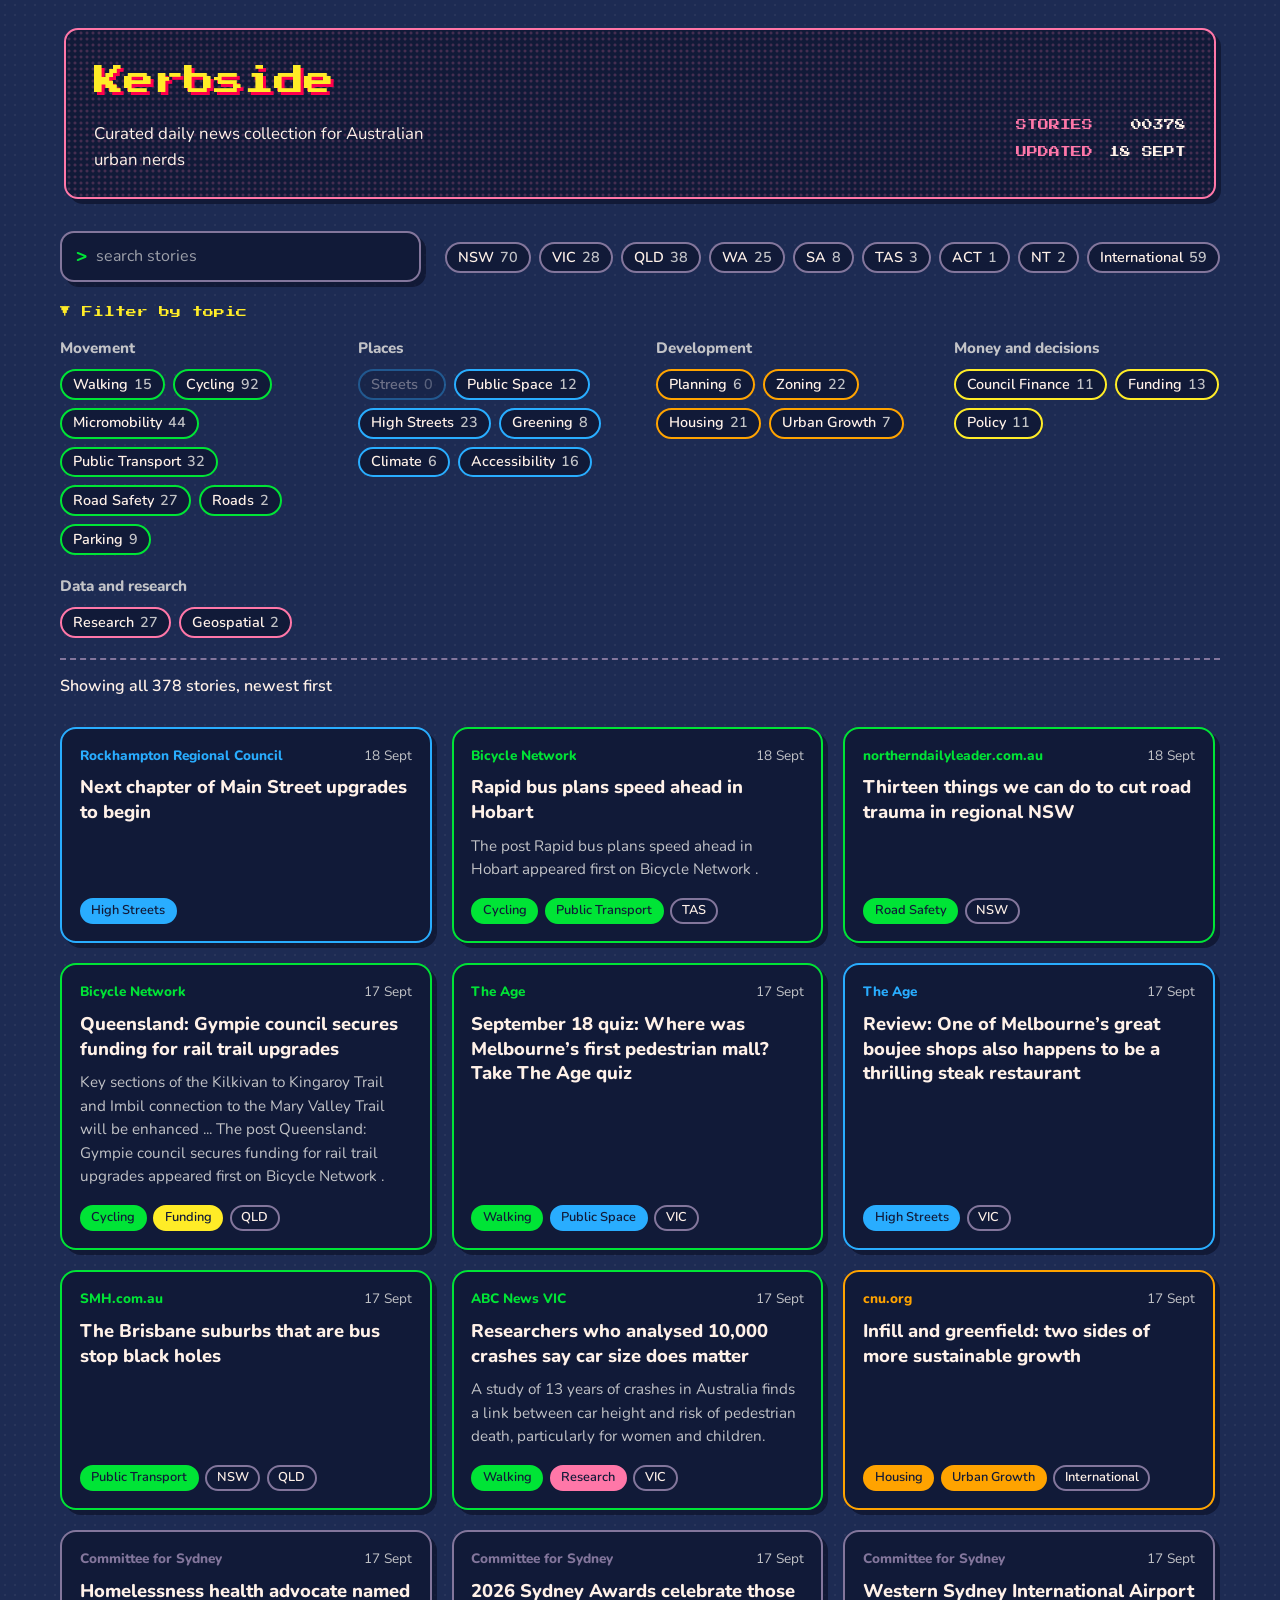
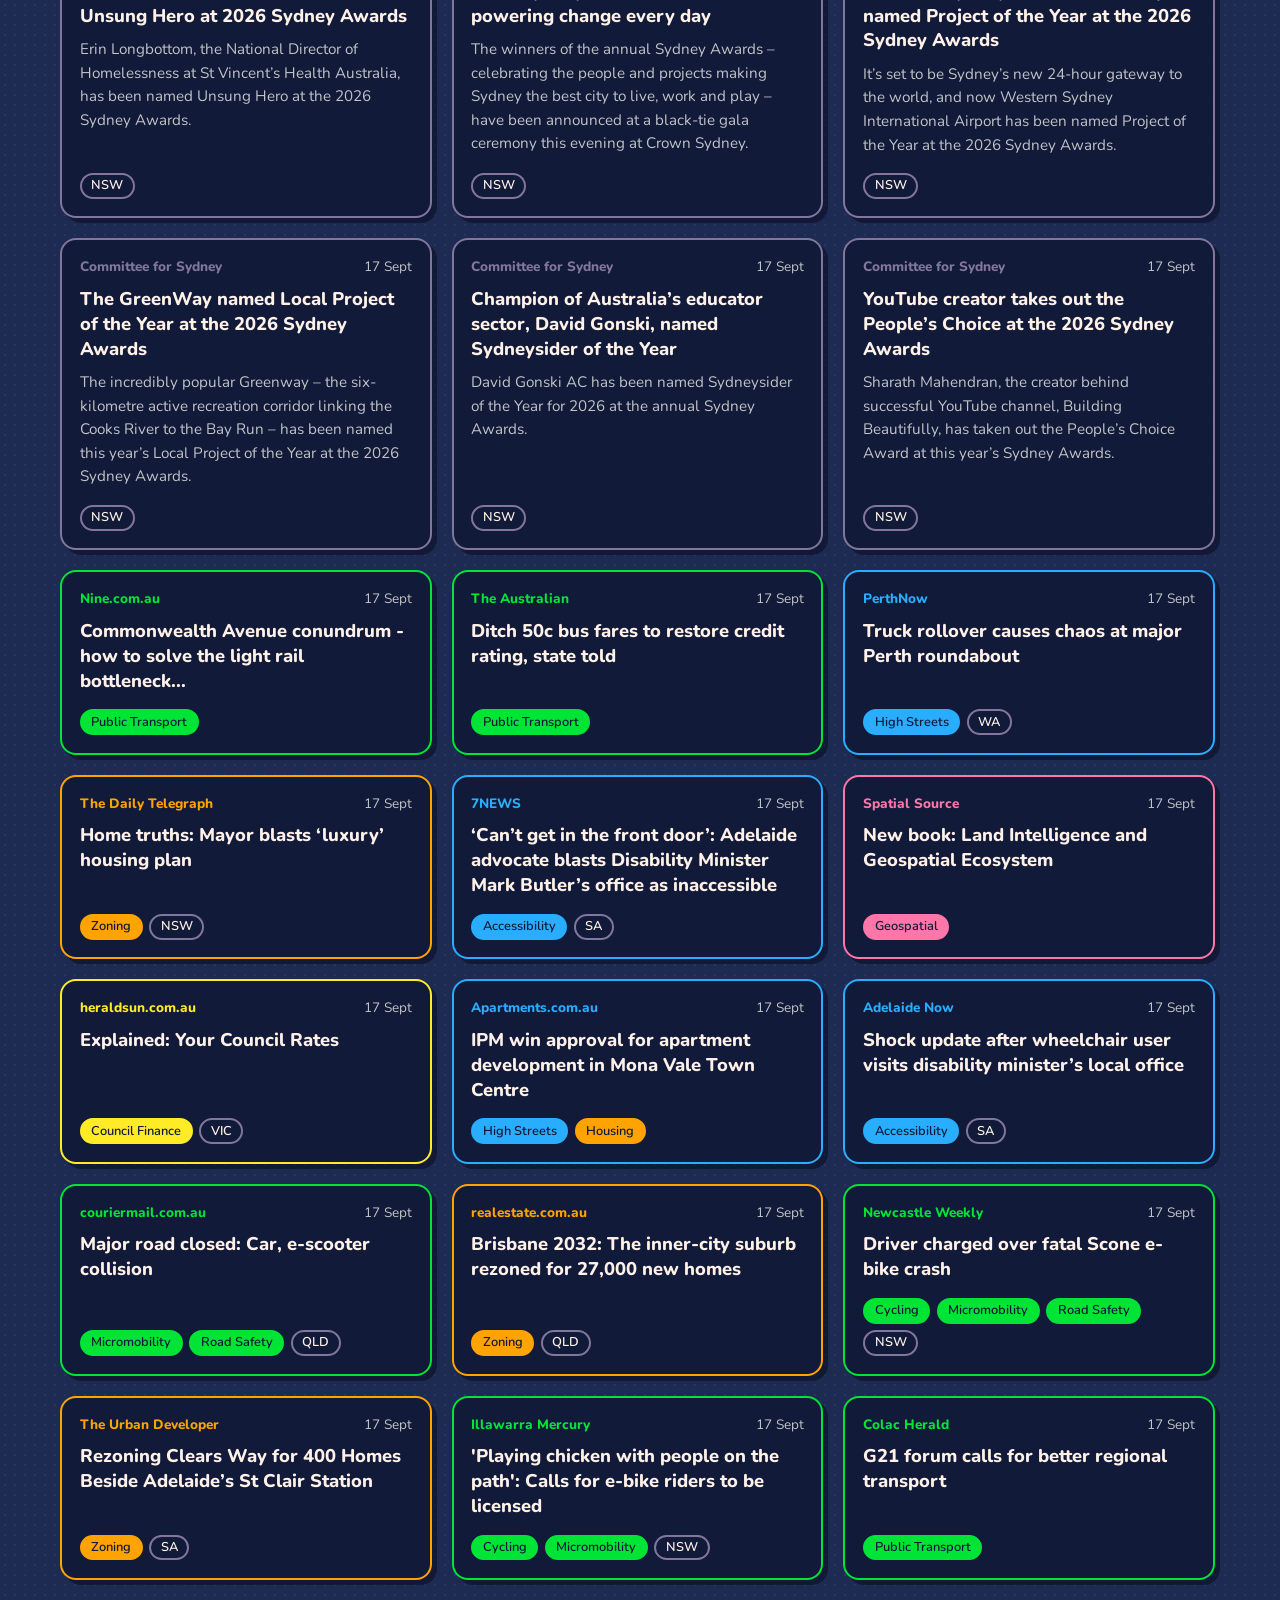
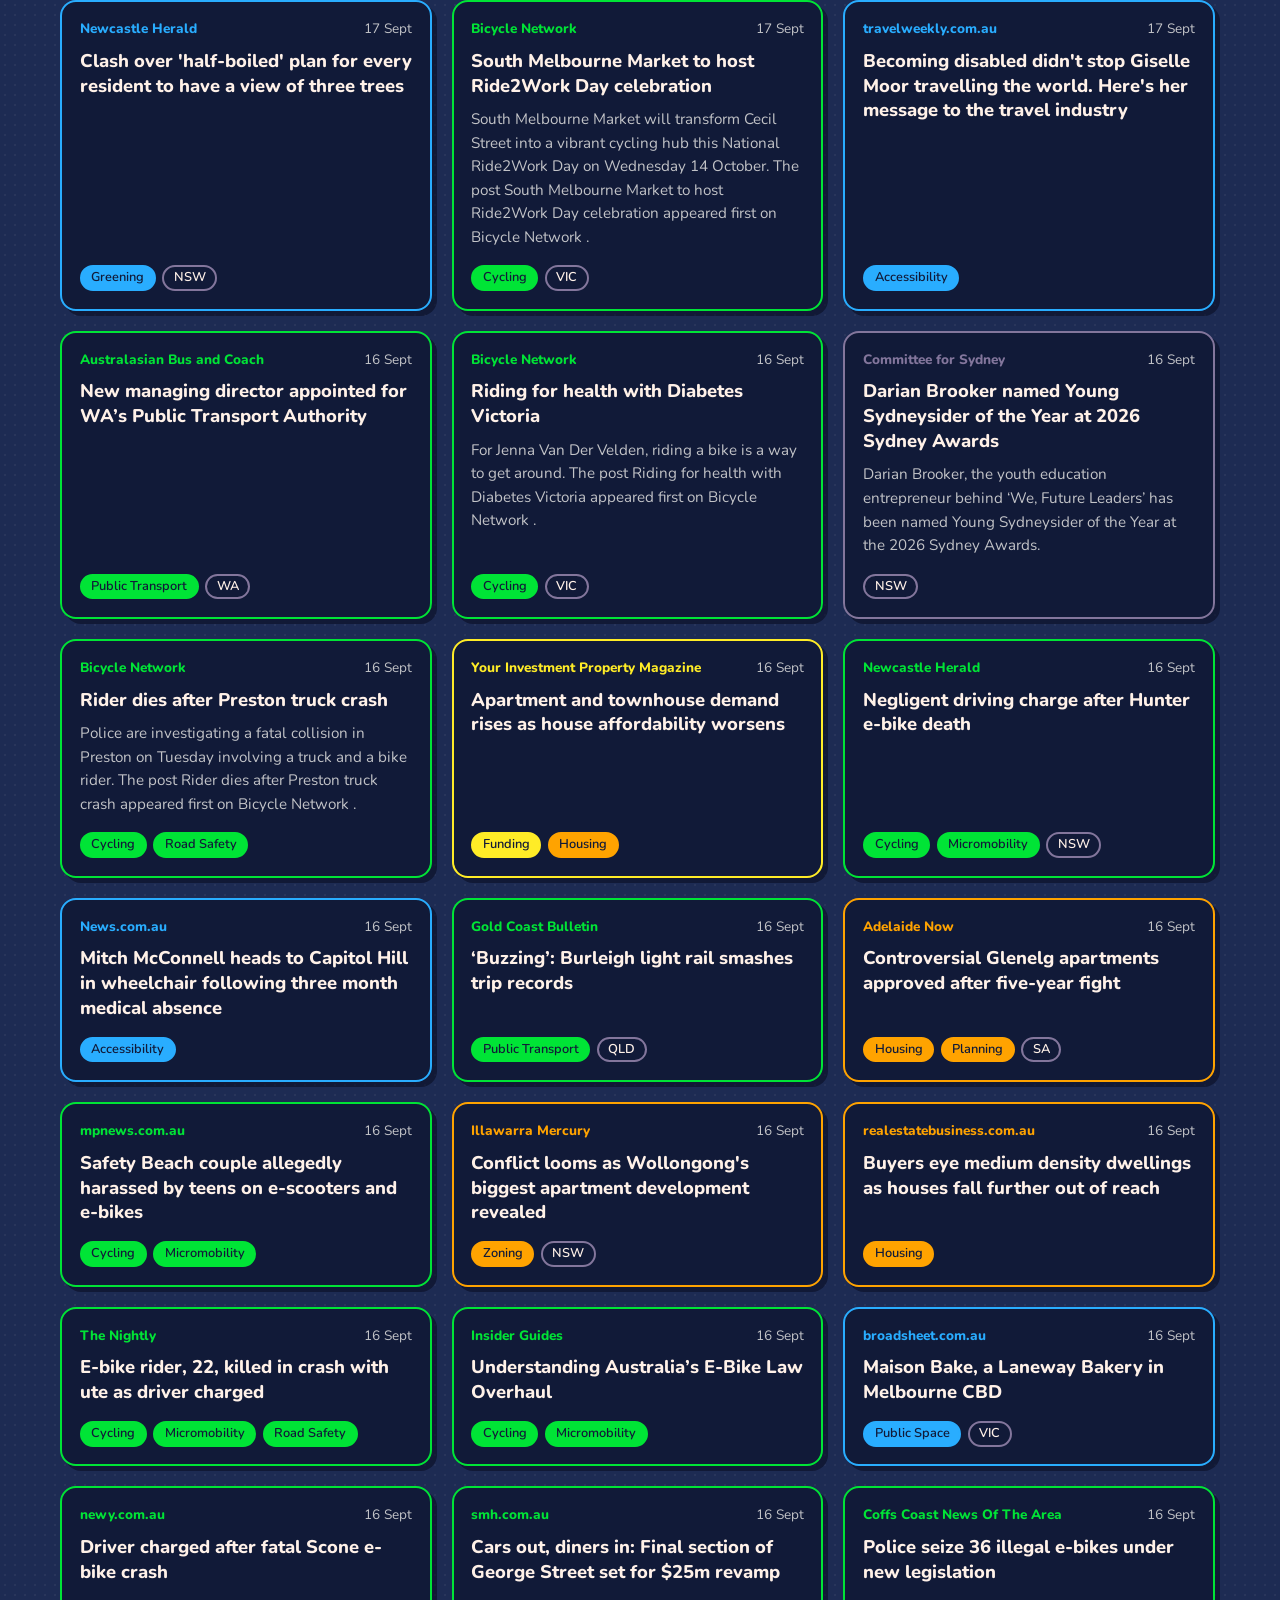
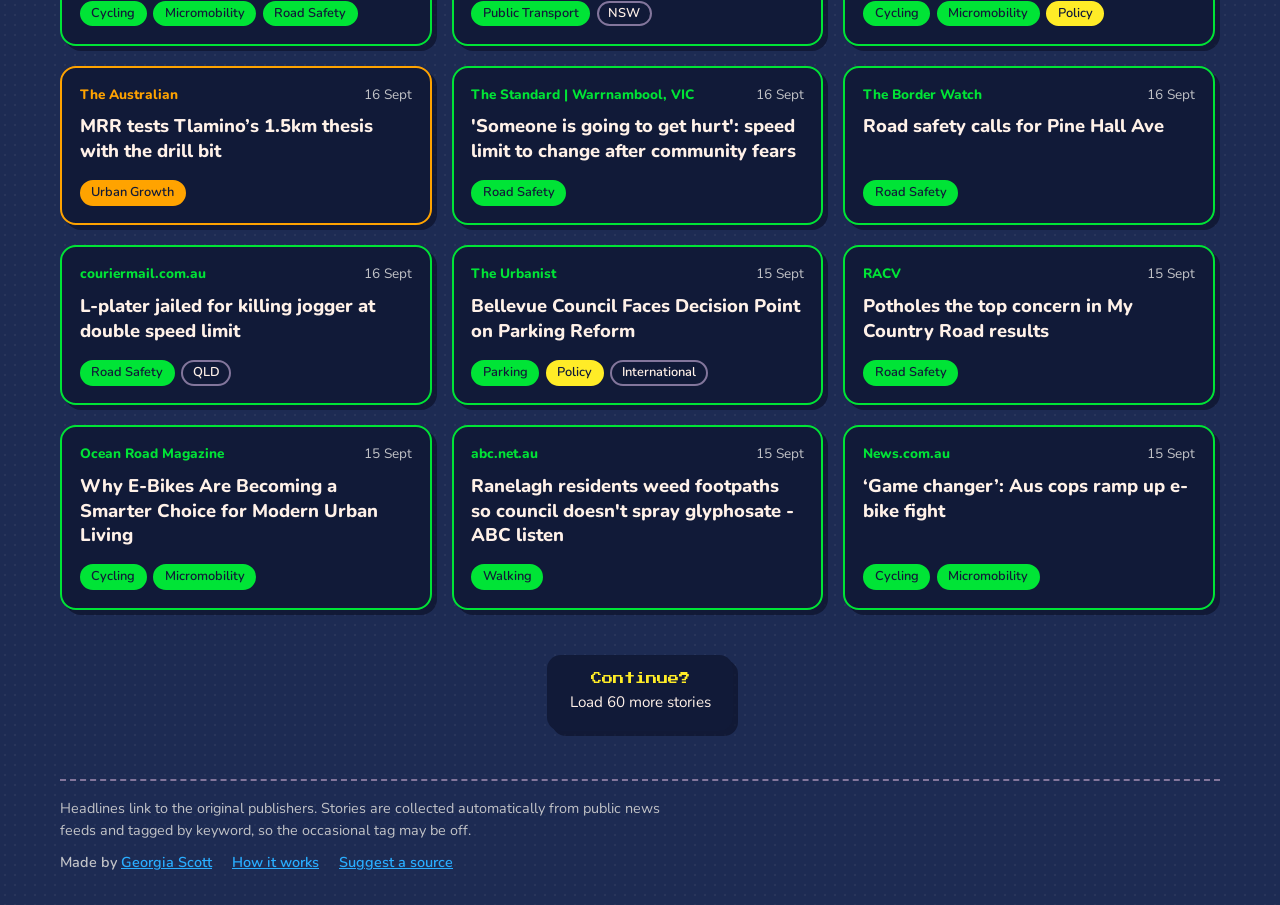
==== docs/index.html @ 1e53448d "Add Kerbside site, feeds and build script" ====
<!DOCTYPE html>
<html lang="en-AU">
  <head>
    <meta charset="utf-8" />
    <meta name="viewport" content="width=device-width, initial-scale=1" />
    <meta name="color-scheme" content="dark" />
    <title>Kerbside</title>
    <meta
      name="description"
      content="Curated daily news collection for Australian urban nerds."
    />
    <link
      rel="icon"
      href="data:image/svg+xml,<svg xmlns='http://www.w3.org/2000/svg' viewBox='0 0 8 8' shape-rendering='crispEdges'><rect width='8' height='8' fill='%231D2B53'/><rect x='1' y='1' width='6' height='1' fill='%23FFEC27'/><rect x='1' y='3' width='6' height='1' fill='%23FF77A8'/><rect x='1' y='5' width='4' height='1' fill='%2329ADFF'/></svg>"
    />
    <link rel="preconnect" href="https://fonts.googleapis.com" />
    <link rel="preconnect" href="https://fonts.gstatic.com" crossorigin />
    <link
      href="https://fonts.googleapis.com/css2?family=Press+Start+2P&family=Nunito:wght@400;600;800&display=swap"
      rel="stylesheet"
    />
    <style>
      :root {
        /* 8-bit console palette */
        --night: #1d2b53;
        --panel: #111a38;
        --ink: #fff1e8;
        --muted: #c2c3c7;
        --line: #83769c;
        --green: #00e436; /* Movement */
        --blue: #29adff; /* Places */
        --orange: #ffa300; /* Development */
        --yellow: #ffec27; /* Money and decisions */
        --pink: #ff77a8; /* Data and research */
        --red: #ff004d;

        --pixel: "Press Start 2P", "Courier New", monospace;
        --sans: "Nunito", ui-rounded, "Segoe UI", system-ui, sans-serif;
        --px: 4px;
      }

      * {
        box-sizing: border-box;
      }
      [hidden] {
        display: none !important;
      }

      html {
        background: var(--night);
      }
      body {
        margin: 0;
        color: var(--ink);
        font-family: var(--sans);
        font-size: 1rem;
        line-height: 1.55;
        background: radial-gradient(
              circle,
              rgba(255, 241, 232, 0.05) 1px,
              transparent 1.6px
            )
            0 0 / 10px 10px,
          var(--night);
      }

      .wrap {
        max-width: 1200px;
        margin: 0 auto;
        padding: 1.5rem 1.25rem 2rem;
      }

      /* Soft edges with a flat drop shadow */
      .pixel-box {
        --c: var(--line);
        border: 2px solid var(--c);
        border-radius: 14px;
        box-shadow: 5px 5px 0 0 rgba(8, 12, 32, 0.55);
      }

      :focus-visible {
        outline: 3px solid var(--yellow);
        outline-offset: 3px;
      }

      /* ---------- Header: arcade marquee ---------- */
      .marquee {
        --c: var(--pink);
        background: radial-gradient(
              circle,
              rgba(255, 119, 168, 0.22) 1.2px,
              transparent 1.8px
            )
            0 0 / 6px 6px,
          var(--panel);
        padding: 1.75rem 1.75rem 1.5rem;
        margin: var(--px) var(--px) 2rem;
        display: flex;
        flex-wrap: wrap;
        align-items: flex-end;
        justify-content: space-between;
        gap: 1.25rem 2rem;
      }
      .marquee h1 {
        margin: 0;
        font-family: var(--pixel);
        font-weight: 400;
        font-size: clamp(1.05rem, 2.6vw, 1.9rem);
        line-height: 1.55;
        color: var(--yellow);
        text-shadow: 3px 3px 0 var(--red);
        max-width: 18ch;
      }
      .marquee p {
        margin: 1rem 0 0;
        font-size: 1.05rem;
        color: var(--ink);
        max-width: 36ch;
      }
      .scoreboard {
        display: grid;
        grid-template-columns: auto auto;
        gap: 0.35rem 1rem;
        font-family: var(--pixel);
        font-size: 0.68rem;
        line-height: 1.9;
        align-items: baseline;
      }
      .scoreboard dt {
        color: var(--pink);
      }
      .scoreboard dd {
        margin: 0;
        color: var(--ink);
        text-align: right;
        font-variant-numeric: tabular-nums;
      }

      /* One glitch burst when the page loads (and on hover) */
      .glitch {
        position: relative;
      }
      .glitch::before,
      .glitch::after {
        content: attr(data-text);
        position: absolute;
        inset: 0;
        opacity: 0;
        pointer-events: none;
        text-shadow: none;
      }
      .glitch::before {
        color: var(--blue);
      }
      .glitch::after {
        color: var(--green);
      }
      @media (prefers-reduced-motion: no-preference) {
        .glitch:hover::before {
          animation: glitch-a 0.5s steps(1) 1;
        }
        .glitch:hover::after {
          animation: glitch-b 0.5s steps(1) 1;
        }
      }
      @keyframes glitch-a {
        0% {
          opacity: 1;
          transform: translate(-6px, 0);
          clip-path: inset(0 0 70% 0);
        }
        20% {
          opacity: 1;
          transform: translate(5px, 0);
          clip-path: inset(40% 0 35% 0);
        }
        40% {
          opacity: 1;
          transform: translate(-3px, 0);
          clip-path: inset(75% 0 5% 0);
        }
        60% {
          opacity: 1;
          transform: translate(8px, 0);
          clip-path: inset(10% 0 60% 0);
        }
        80% {
          opacity: 1;
          transform: translate(-2px, 0);
          clip-path: inset(55% 0 20% 0);
        }
        100% {
          opacity: 0;
        }
      }
      @keyframes glitch-b {
        0% {
          opacity: 1;
          transform: translate(6px, 0);
          clip-path: inset(60% 0 10% 0);
        }
        25% {
          opacity: 1;
          transform: translate(-7px, 0);
          clip-path: inset(15% 0 65% 0);
        }
        50% {
          opacity: 1;
          transform: translate(3px, 0);
          clip-path: inset(45% 0 30% 0);
        }
        75% {
          opacity: 1;
          transform: translate(-5px, 0);
          clip-path: inset(0 0 80% 0);
        }
        100% {
          opacity: 0;
        }
      }

      /* ---------- Controls ---------- */
      .controls {
        display: grid;
        gap: 1.25rem;
        margin-bottom: 1.75rem;
      }
      .search-row {
        display: flex;
        flex-wrap: wrap;
        gap: 1rem 1.5rem;
        align-items: center;
      }
      .prompt {
        flex: 1 1 280px;
        display: flex;
        align-items: center;
        gap: 0.5rem;
        background: var(--panel);
        padding: 0.5rem 0.9rem;
        margin: 0 0 2px;
      }
      .prompt::before {
        content: ">";
        color: var(--green);
        font-weight: 800;
        font-size: 1.2rem;
      }
      .search {
        flex: 1;
        min-width: 0;
        font: inherit;
        font-size: 1rem;
        color: var(--ink);
        background: transparent;
        border: 0;
        padding: 0.2rem 0;
        caret-color: var(--green);
      }
      .search::placeholder {
        color: var(--muted);
        opacity: 0.8;
      }
      .search:focus-visible {
        outline: none;
      }
      .prompt:focus-within {
        --c: var(--green);
      }

      .topics summary {
        font-family: var(--pixel);
        font-size: 0.68rem;
        color: var(--yellow);
        cursor: pointer;
        width: fit-content;
        margin-bottom: 1rem;
        list-style: none;
      }
      .topics summary::-webkit-details-marker {
        display: none;
      }
      .topics summary::before {
        content: "\25B6\00a0";
      }
      .topics[open] summary::before {
        content: "\25BC\00a0";
      }

      .groups {
        display: grid;
        grid-template-columns: repeat(auto-fit, minmax(260px, 1fr));
        gap: 1.25rem 2rem;
      }
      fieldset {
        border: 0;
        margin: 0;
        padding: 0;
        min-width: 0;
      }
      legend {
        font-weight: 800;
        font-size: 0.95rem;
        margin-bottom: 0.5rem;
        padding: 0;
        color: var(--muted);
      }
      .chips {
        display: flex;
        flex-wrap: wrap;
        gap: 0.5rem;
      }

      .chip {
        --c: var(--line);
        font: inherit;
        font-weight: 600;
        font-size: 0.9rem;
        line-height: 1.2;
        padding: 0.3rem 0.7rem;
        border: 2px solid var(--c);
        border-radius: 999px;
        background: var(--panel);
        color: var(--ink);
        cursor: pointer;
      }
      .chip .count {
        color: var(--muted);
        margin-left: 0.35rem;
      }
      .chip[aria-pressed="true"] {
        background: var(--c);
        color: var(--panel);
      }
      .chip[aria-pressed="true"] .count {
        color: inherit;
      }
      .chip:not(:disabled):hover {
        background: color-mix(in srgb, var(--c) 25%, var(--panel));
      }
      .chip[aria-pressed="true"]:hover {
        background: var(--c);
      }
      .chip:disabled {
        opacity: 0.35;
        cursor: default;
      }

      .g0 {
        --c: var(--green);
      }
      .g1 {
        --c: var(--blue);
      }
      .g2 {
        --c: var(--orange);
      }
      .g3 {
        --c: var(--yellow);
      }
      .g4 {
        --c: var(--pink);
      }

      .status {
        display: flex;
        flex-wrap: wrap;
        gap: 0.5rem 1.25rem;
        align-items: baseline;
        font-weight: 600;
        padding-top: 0.9rem;
        border-top: 2px dashed var(--line);
      }
      .link-button {
        font: inherit;
        background: none;
        border: 0;
        padding: 0;
        color: var(--yellow);
        text-decoration: underline;
        text-underline-offset: 4px;
        cursor: pointer;
      }

      /* ---------- Story cards ---------- */
      .grid {
        display: grid;
        grid-template-columns: repeat(auto-fill, minmax(290px, 1fr));
        gap: 1.25rem;
        margin: 0;
        padding: 0 5px 5px 0;
        list-style: none;
      }
      .card {
        background: var(--panel);
        padding: 1rem 1.1rem 1.1rem;
        border-radius: 16px;
        display: flex;
        flex-direction: column;
        gap: 0.6rem;
      }
      .card-meta {
        display: flex;
        justify-content: space-between;
        gap: 0.75rem;
        font-size: 0.85rem;
        color: var(--muted);
      }
      .card-meta .source {
        color: var(--c);
        font-weight: 800;
      }
      .card h2 {
        margin: 0;
        font-weight: 800;
        font-size: 1.15rem;
        line-height: 1.35;
      }
      .card h2 a {
        color: var(--ink);
        text-decoration: none;
      }
      .card h2 a:hover {
        color: var(--yellow);
        text-decoration: underline;
        text-underline-offset: 4px;
      }
      .snippet {
        margin: 0;
        color: var(--muted);
        font-size: 0.95rem;
      }
      .card-tags {
        margin-top: auto;
        padding-top: 0.4rem;
        display: flex;
        flex-wrap: wrap;
        gap: 0.4rem;
      }
      .card-tags .chip {
        cursor: default;
        font-size: 0.8rem;
        background: var(--c);
        color: var(--panel);
        padding: 0.2rem 0.6rem;
      }
      .card-tags .region {
        background: var(--panel);
        color: var(--ink);
      }

      .new {
        display: inline-block;
        font-weight: 800;
        font-size: 0.7rem;
        line-height: 1.2;
        padding: 0.15rem 0.5rem;
        margin-right: 0.45rem;
        vertical-align: 0.15rem;
        border-radius: 999px;
        background: var(--red);
        color: var(--ink);
      }

      .more {
        --c: var(--yellow);
        display: block;
        margin: 2.5rem auto 0;
        font-family: var(--pixel);
        font-size: 0.7rem;
        line-height: 1.8;
        padding: 0.9rem 1.4rem;
        border: 0;
        background: var(--panel);
        color: var(--yellow);
        cursor: pointer;
        text-align: center;
      }
      .more small {
        display: block;
        font-family: var(--sans);
        font-size: 0.95rem;
        color: var(--ink);
      }
      .more:hover {
        background: var(--yellow);
        color: var(--panel);
      }
      .more:hover small {
        color: var(--panel);
      }

      .message {
        --c: var(--red);
        background: var(--panel);
        padding: 1.5rem;
        margin: 0 5px 5px 0;
      }
      .message code {
        font-family: inherit;
        color: var(--green);
      }

      footer {
        margin-top: 3rem;
        padding-top: 1rem;
        border-top: 2px dashed var(--line);
        color: var(--muted);
        font-size: 0.9rem;
      }
      footer p {
        margin: 0 0 0.6rem;
        max-width: 70ch;
      }
      footer a {
        color: var(--blue);
      }
      footer a:hover {
        color: var(--yellow);
      }
      .credits {
        display: flex;
        flex-wrap: wrap;
        gap: 0.4rem 1.25rem;
        font-weight: 600;
      }

      .visually-hidden {
        position: absolute;
        width: 1px;
        height: 1px;
        overflow: hidden;
        clip: rect(0 0 0 0);
        white-space: nowrap;
      }

      @media (max-width: 600px) {
        .marquee {
          padding: 1.25rem;
        }
        .scoreboard dd {
          text-align: left;
        }
      }
    </style>
  </head>
  <body>
    <div class="wrap">
      <header class="marquee pixel-box">
        <div>
          <h1 id="site-title" class="glitch" data-text="Kerbside">Kerbside</h1>
          <p>Curated daily news collection for Australian urban nerds</p>
        </div>
        <dl class="scoreboard" id="stats" aria-live="polite"></dl>
      </header>

      <section class="controls" aria-label="Filter stories">
        <div class="search-row">
          <div class="prompt pixel-box">
            <label class="visually-hidden" for="search">Search stories</label>
            <input
              class="search"
              id="search"
              type="search"
              placeholder="search stories"
            />
          </div>
          <fieldset>
            <legend class="visually-hidden">Region</legend>
            <div class="chips" id="regions"></div>
          </fieldset>
        </div>
        <details class="topics" id="topics">
          <summary>Filter by topic</summary>
          <div class="groups" id="groups"></div>
        </details>
        <div class="status">
          <span id="result-count"></span>
          <button class="link-button" id="clear" type="button" hidden>
            Clear filters
          </button>
        </div>
      </section>

      <main>
        <ul class="grid" id="stories"></ul>
        <div id="empty" class="message pixel-box" hidden>
          No stories match these filters.
          <button class="link-button" type="button" id="empty-clear">
            Clear filters
          </button>
          and try again.
        </div>
        <button class="more pixel-box" id="more" type="button" hidden>
          Continue?<small>Load more stories</small>
        </button>
      </main>

      <footer>
        <p>
          Headlines link to the original publishers. Stories are collected
          automatically from public news feeds and tagged by keyword, so the
          occasional tag may be off.
        </p>
        <div class="credits">
          <span
            >Made by
            <a href="https://www.linkedin.com/in/drgeorgiascott/" rel="noopener"
              >Georgia Scott</a
            ></span
          >
          <a href="https://github.com/wldwd/kerbside" rel="noopener"
            >How it works</a
          >
          <a href="https://github.com/wldwd/kerbside/issues/new" rel="noopener"
            >Suggest a source</a
          >
        </div>
      </footer>
    </div>
    <script>
      const PAGE_SIZE = 60;
      const NEW_HOURS = 48;

      const state = {
        tags: new Set(),
        regions: new Set(),
        query: "",
        shown: PAGE_SIZE,
      };
      let data = null;
      let tagGroup = {}; // tag name -> group index (for colours)

      const $ = (id) => document.getElementById(id);

      function el(tag, attrs = {}, text) {
        const node = document.createElement(tag);
        for (const [key, value] of Object.entries(attrs))
          node.setAttribute(key, value);
        if (text !== undefined) node.textContent = text;
        return node;
      }

      function formatDate(iso) {
        if (!iso) return "";
        const date = new Date(iso);
        const opts = { day: "numeric", month: "short" };
        if (date.getFullYear() !== new Date().getFullYear())
          opts.year = "numeric";
        return date.toLocaleDateString("en-AU", opts);
      }

      function isNew(iso) {
        return (
          iso && Date.now() - new Date(iso).getTime() < NEW_HOURS * 3600 * 1000
        );
      }

      function safeLink(url) {
        return /^https?:\/\//i.test(url) ? url : "#";
      }

      /* ---------- Filtering ---------- */

      function matches(story, skip) {
        if (
          skip !== "tags" &&
          state.tags.size &&
          !story.tags.some((t) => state.tags.has(t))
        )
          return false;
        if (
          skip !== "regions" &&
          state.regions.size &&
          !story.regions.some((r) => state.regions.has(r))
        )
          return false;
        if (state.query) {
          const text =
            `${story.title} ${story.summary} ${story.source}`.toLowerCase();
          if (!text.includes(state.query)) return false;
        }
        return true;
      }

      /* ---------- Building the filter chips ---------- */

      function makeChip(label, set, extraClass) {
        const chip = el("button", {
          type: "button",
          class: `chip ${extraClass}`,
          "aria-pressed": "false",
        });
        chip.dataset.value = label;
        chip.append(label, el("span", { class: "count" }));
        chip.addEventListener("click", () => {
          set.has(label) ? set.delete(label) : set.add(label);
          state.shown = PAGE_SIZE;
          render();
        });
        return chip;
      }

      function buildFilters() {
        data.groups.forEach((group, i) => {
          const fieldset = el("fieldset");
          fieldset.append(el("legend", {}, group.name));
          const chips = el("div", { class: "chips" });
          group.tags.forEach((tag) => {
            tagGroup[tag] = i;
            chips.append(makeChip(tag, state.tags, `g${i} tag-chip`));
          });
          fieldset.append(chips);
          $("groups").append(fieldset);
        });
        data.regions.forEach((region) =>
          $("regions").append(makeChip(region, state.regions, "region-chip"))
        );
      }

      // Counts show how many stories each chip would add, given the other filters
      function updateChips() {
        const tagCounts = {},
          regionCounts = {};
        for (const story of data.stories) {
          if (matches(story, "tags"))
            story.tags.forEach((t) => (tagCounts[t] = (tagCounts[t] || 0) + 1));
          if (matches(story, "regions"))
            story.regions.forEach(
              (r) => (regionCounts[r] = (regionCounts[r] || 0) + 1)
            );
        }
        document.querySelectorAll(".tag-chip").forEach((chip) => {
          const value = chip.dataset.value,
            count = tagCounts[value] || 0;
          chip.setAttribute("aria-pressed", state.tags.has(value));
          chip.querySelector(".count").textContent = count;
          chip.disabled = count === 0 && !state.tags.has(value);
        });
        document.querySelectorAll(".region-chip").forEach((chip) => {
          const value = chip.dataset.value,
            count = regionCounts[value] || 0;
          chip.setAttribute("aria-pressed", state.regions.has(value));
          chip.querySelector(".count").textContent = count;
          chip.disabled = count === 0 && !state.regions.has(value);
        });
      }

      /* ---------- Story cards ---------- */

      function makeCard(story) {
        const card = el("li", { class: "card pixel-box" });
        const firstGroup = story.tags
          .map((t) => tagGroup[t])
          .find((g) => g !== undefined);
        if (firstGroup !== undefined) card.classList.add(`g${firstGroup}`);

        const meta = el("div", { class: "card-meta" });
        meta.append(el("span", { class: "source" }, story.source));
        if (story.published)
          meta.append(
            el(
              "time",
              { datetime: story.published },
              formatDate(story.published)
            )
          );
        card.append(meta);

        const heading = el("h2");
        if (isNew(story.published)) {
          heading.append(
            el(
              "span",
              { class: "new", title: "Published in the last 2 days" },
              "NEW"
            )
          );
        }
        heading.append(
          el(
            "a",
            { href: safeLink(story.link), target: "_blank", rel: "noopener" },
            story.title
          )
        );
        card.append(heading);

        if (story.summary)
          card.append(el("p", { class: "snippet" }, story.summary));

        const tags = el("div", { class: "card-tags" });
        story.tags.forEach((t) =>
          tags.append(el("span", { class: `chip g${tagGroup[t] ?? ""}` }, t))
        );
        story.regions.forEach((r) =>
          tags.append(el("span", { class: "chip region" }, r))
        );
        if (tags.childElementCount) card.append(tags);

        return card;
      }

      /* ---------- Page update ---------- */

      function render() {
        const results = data.stories.filter((s) => matches(s));
        const list = $("stories");
        list.replaceChildren(...results.slice(0, state.shown).map(makeCard));

        const filtered = state.tags.size || state.regions.size || state.query;
        $("result-count").textContent = filtered
          ? `${results.length} of ${data.stories.length} stories match`
          : `Showing all ${data.stories.length} stories, newest first`;
        $("clear").hidden = !filtered;
        $("empty").hidden = results.length > 0;
        const remaining = results.length - state.shown;
        $("more").hidden = remaining <= 0;
        if (remaining > 0) {
          $("more").querySelector("small").textContent = `Load ${Math.min(
            remaining,
            PAGE_SIZE
          )} more stories`;
        }
        updateChips();
      }

      function clearFilters() {
        state.tags.clear();
        state.regions.clear();
        state.query = "";
        state.shown = PAGE_SIZE;
        $("search").value = "";
        render();
      }

      function init(json) {
        data = json;
        // Newest first; undated stories last
        data.stories.sort((a, b) =>
          (b.published || "").localeCompare(a.published || "")
        );

        $("site-title").textContent = data.title;
        document.title = data.title;

        $("site-title").dataset.text = data.title;
        const stats = $("stats");
        stats.append(
          el("dt", {}, "STORIES"),
          el("dd", {}, String(data.stories.length).padStart(5, "0")),
          el("dt", {}, "UPDATED"),
          el("dd", {}, formatDate(data.updated).toUpperCase())
        );

        buildFilters();
        // Topic filters start open on wider screens, closed on phones
        $("topics").open = window.matchMedia("(min-width: 700px)").matches;

        let timer;
        $("search").addEventListener("input", (e) => {
          clearTimeout(timer);
          timer = setTimeout(() => {
            state.query = e.target.value.trim().toLowerCase();
            state.shown = PAGE_SIZE;
            render();
          }, 150);
        });
        $("clear").addEventListener("click", clearFilters);
        $("empty-clear").addEventListener("click", clearFilters);
        $("more").addEventListener("click", () => {
          state.shown += PAGE_SIZE;
          render();
        });

        render();
      }

      fetch("stories.json", { cache: "no-cache" })
        .then((response) => {
          if (!response.ok)
            throw new Error(`stories.json returned ${response.status}`);
          return response.json();
        })
        .then(init)
        .catch((error) => {
          const box = $("empty");
          box.hidden = false;
          box.replaceChildren(
            "Stories could not be loaded (",
            error.message,
            "). If you opened this file directly, start a local server with ",
            el("code", {}, "python -m http.server --directory docs"),
            " and open http://localhost:8000."
          );
        });
    </script>
  </body>
</html>
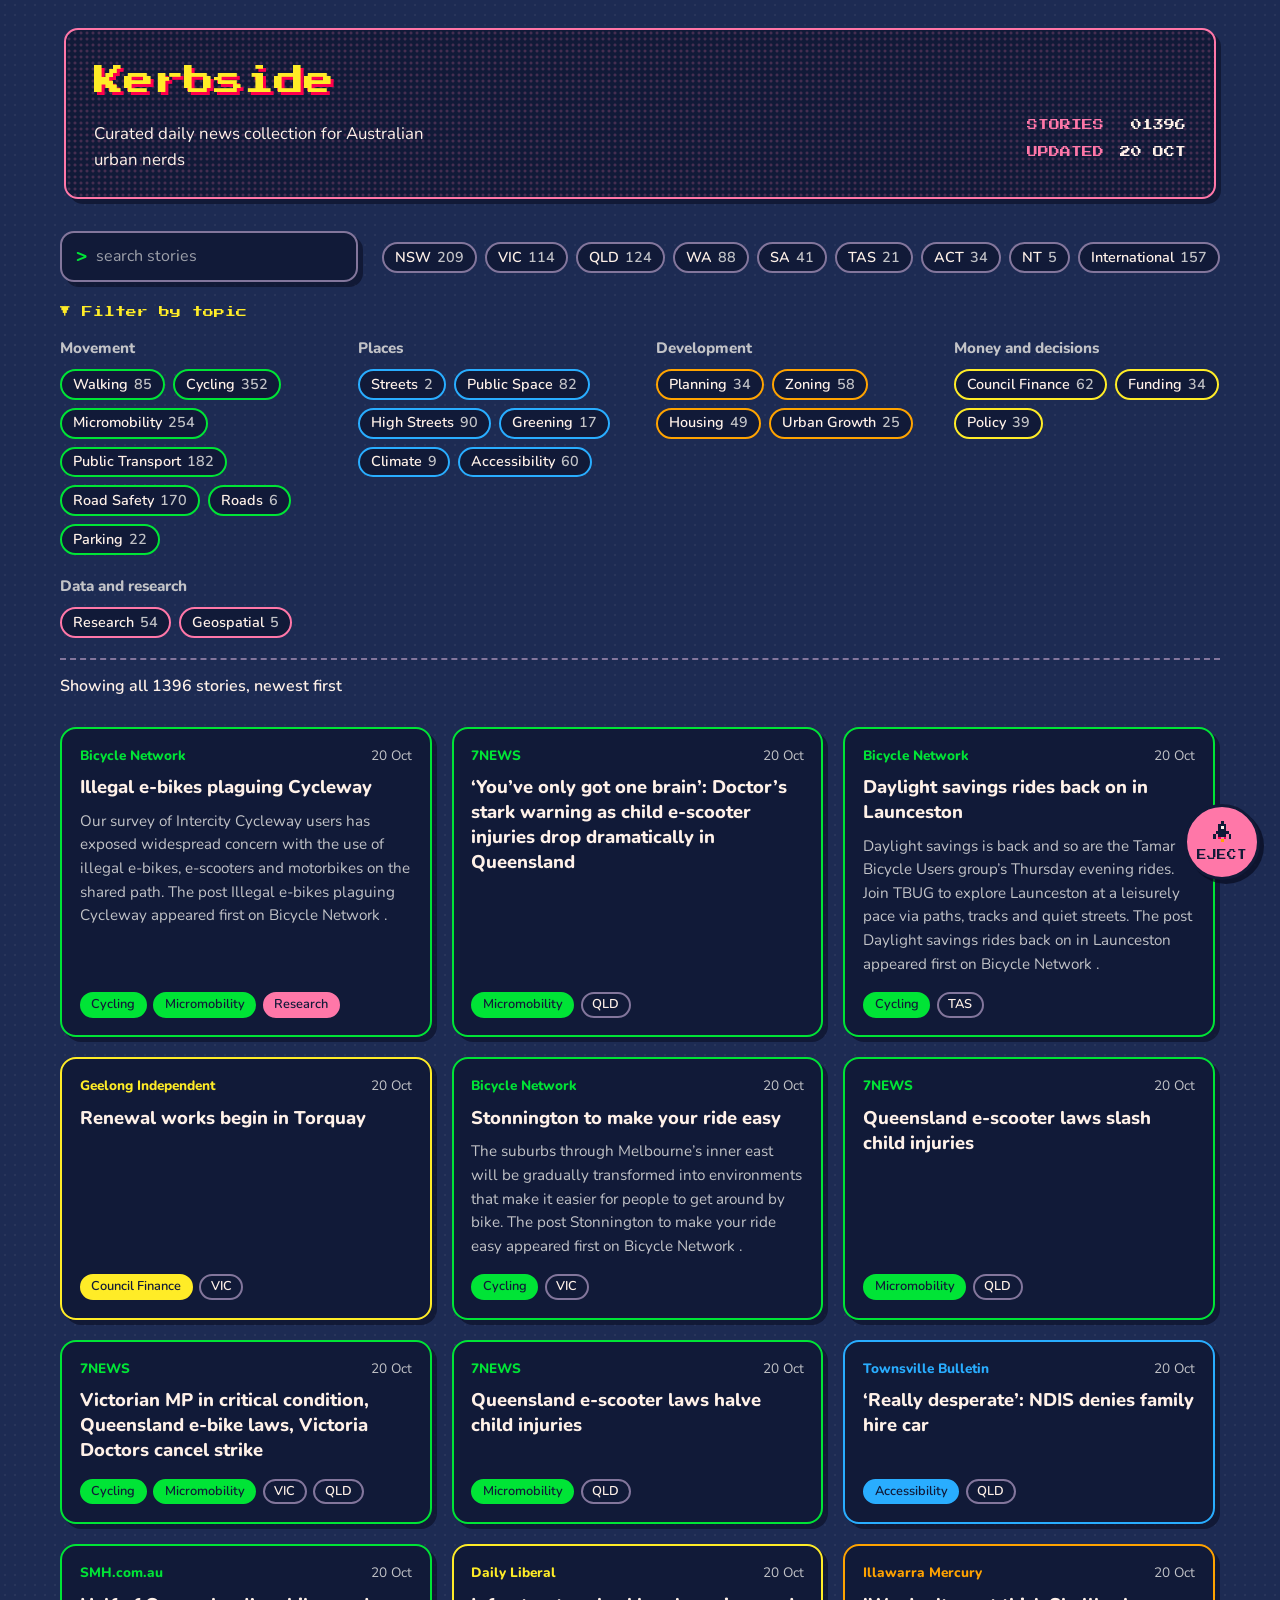
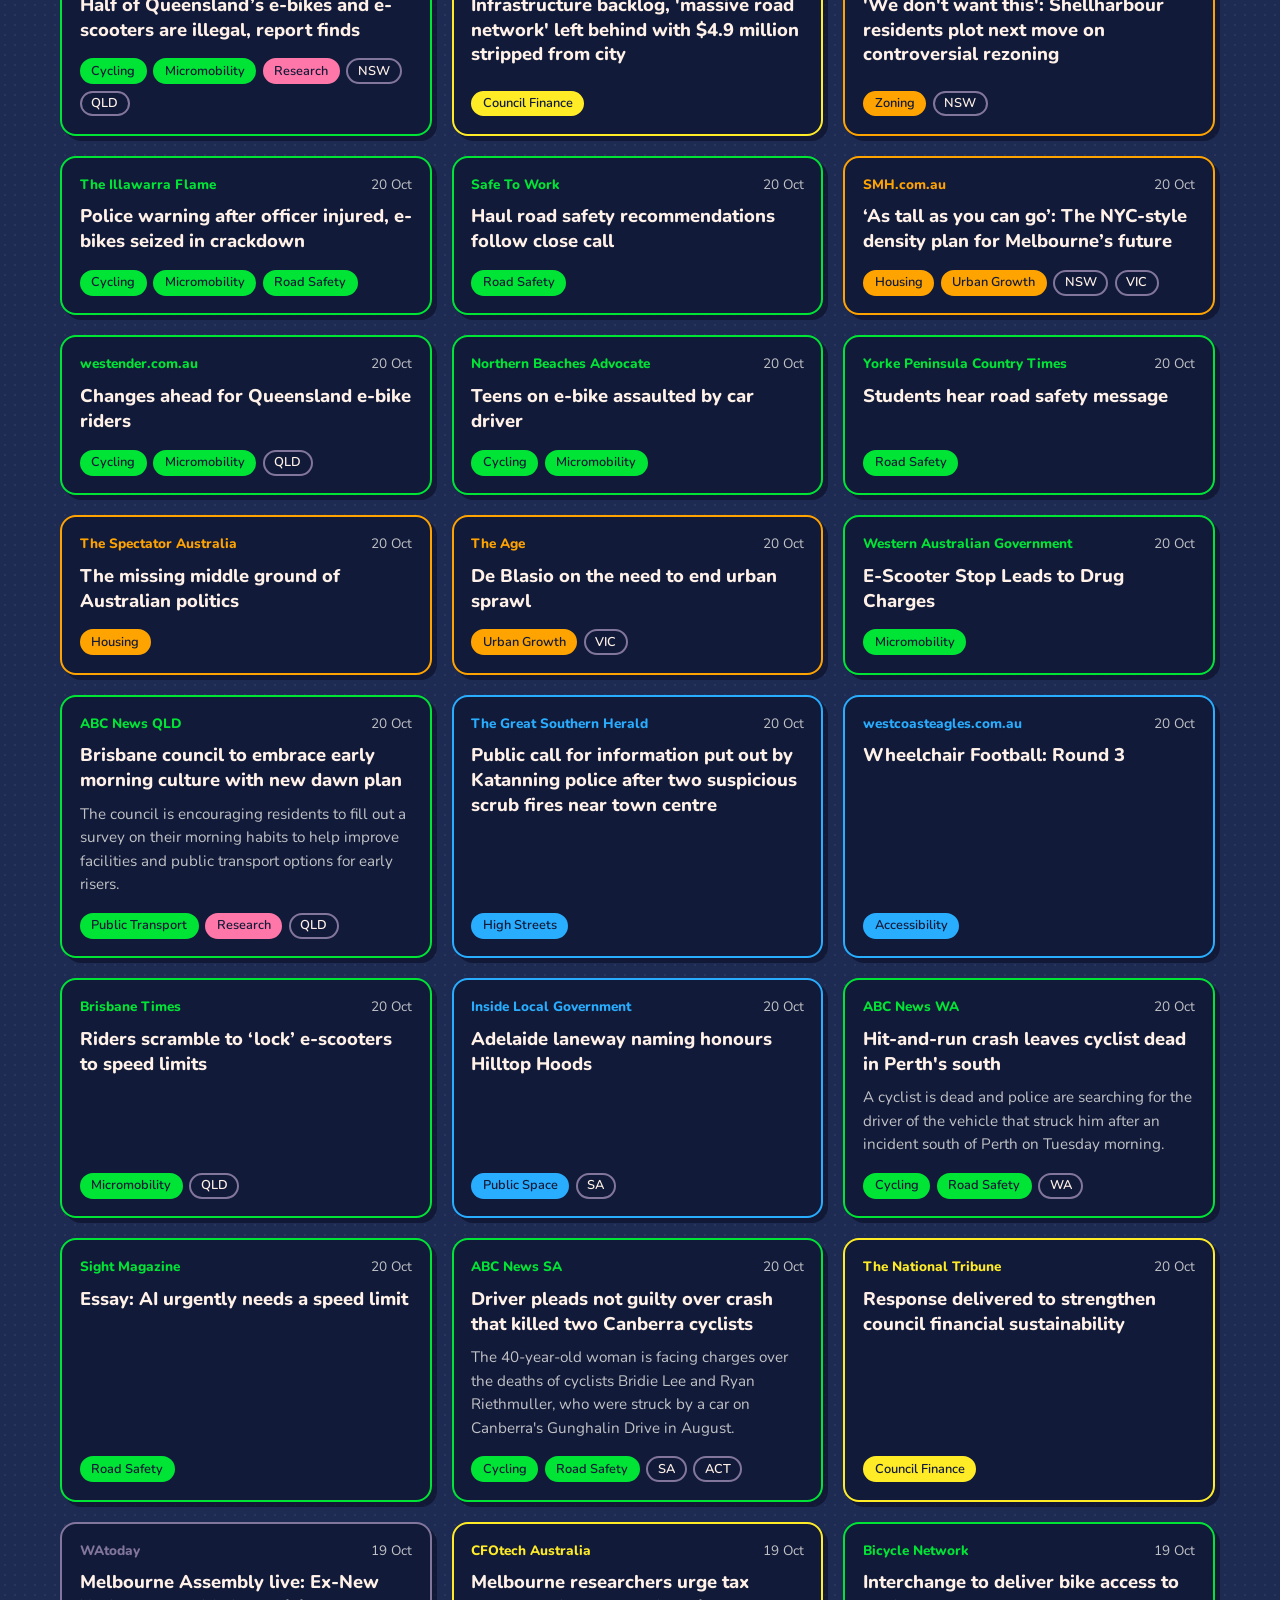
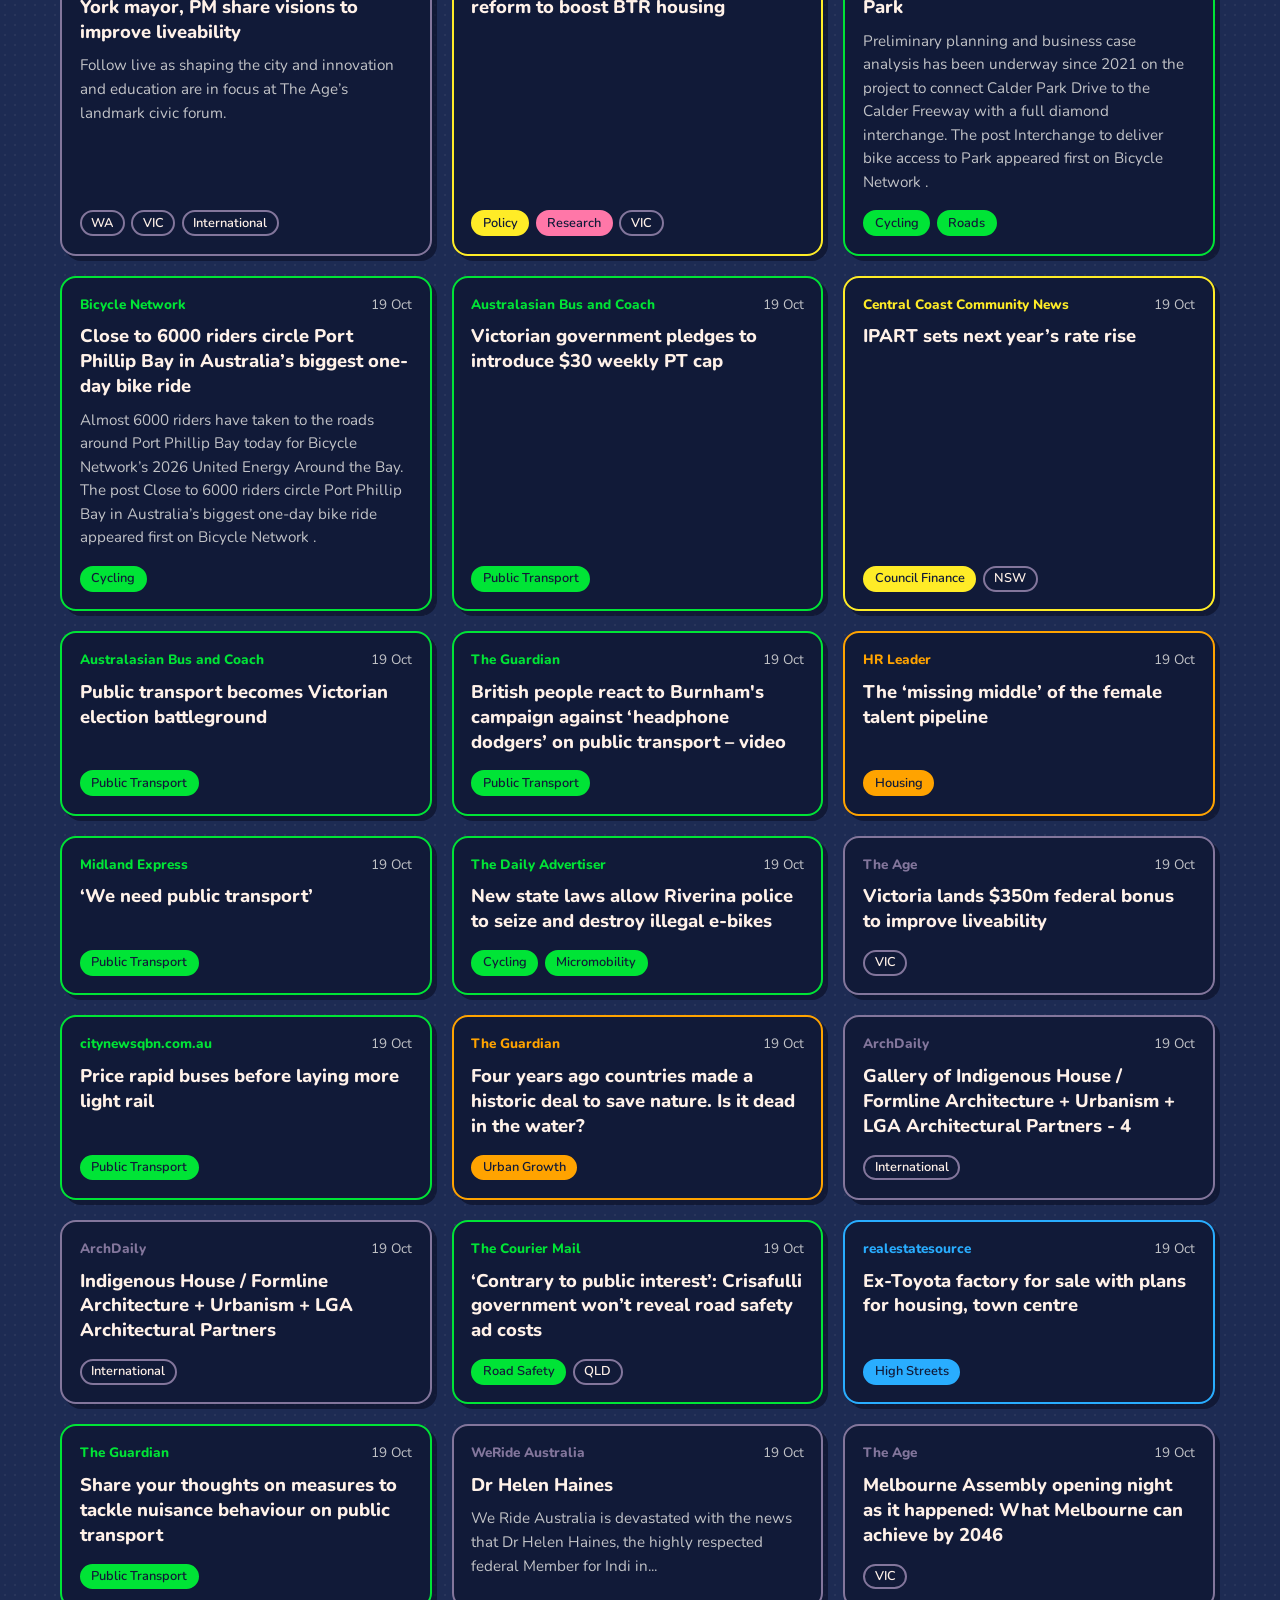
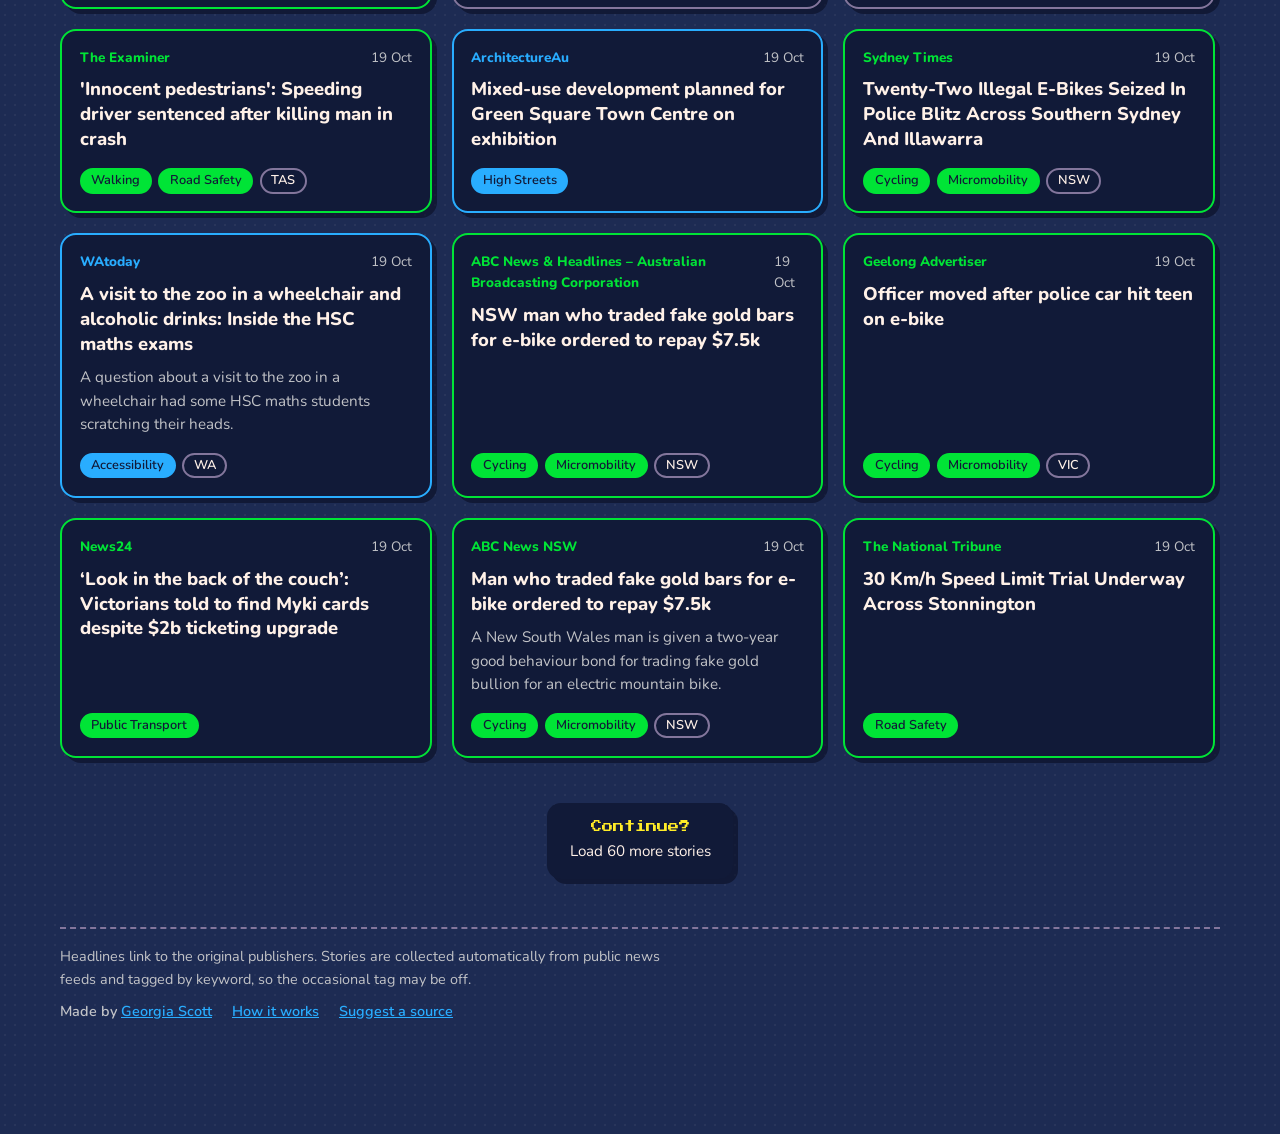
==== commit aad654c1: "Add Escape Pod, EJECT button and sport settings" ====
--- a/docs/index.html
+++ b/docs/index.html
@@ -534,7 +534,48 @@
         white-space: nowrap;
       }
 
+      /* ---------- Eject: a break from the news ---------- */
+      .eject {
+        position: fixed;
+        right: 1.25rem;
+        bottom: 1.25rem;
+        z-index: 10;
+        width: 4.75rem;
+        height: 4.75rem;
+        display: flex;
+        flex-direction: column;
+        align-items: center;
+        justify-content: center;
+        gap: 0.4rem;
+        border: 3px solid var(--panel);
+        border-radius: 50%;
+        background: var(--pink);
+        color: var(--panel);
+        font-family: var(--pixel);
+        font-size: 0.6rem;
+        text-decoration: none;
+        box-shadow: 4px 4px 0 0 rgba(8, 12, 32, 0.7);
+      }
+      .eject:hover {
+        background: var(--yellow);
+      }
+      .eject svg {
+        width: 1.3rem;
+        height: 1.3rem;
+      }
+      /* Room at the bottom so the button never hides the footer */
+      .wrap {
+        padding-bottom: 7rem;
+      }
+
       @media (max-width: 600px) {
+        .eject {
+          right: 1rem;
+          bottom: 1rem;
+          width: 4rem;
+          height: 4rem;
+          font-size: 0.55rem;
+        }
         .marquee {
           padding: 1.25rem;
         }
@@ -618,6 +659,23 @@
         </div>
       </footer>
     </div>
+
+    <a class="eject" href="escape.html">
+      <svg viewBox="0 0 7 8" shape-rendering="crispEdges" aria-hidden="true">
+        <rect x="3" y="0" width="1" height="1" fill="currentColor" />
+        <rect x="2" y="1" width="3" height="4" fill="currentColor" />
+        <rect x="3" y="2" width="1" height="1" fill="#fff1e8" />
+        <rect x="1" y="4" width="5" height="1" fill="currentColor" />
+        <rect x="0" y="5" width="1" height="2" fill="currentColor" />
+        <rect x="2" y="5" width="3" height="1" fill="currentColor" />
+        <rect x="6" y="5" width="1" height="2" fill="currentColor" />
+        <rect x="2" y="6" width="1" height="1" fill="#ff004d" />
+        <rect x="4" y="6" width="1" height="1" fill="#ff004d" />
+        <rect x="3" y="7" width="1" height="1" fill="#ffa300" />
+      </svg>
+      EJECT
+      <span class="visually-hidden">: take a break in the Escape Pod</span>
+    </a>
     <script>
       const PAGE_SIZE = 60;
       const NEW_HOURS = 48;
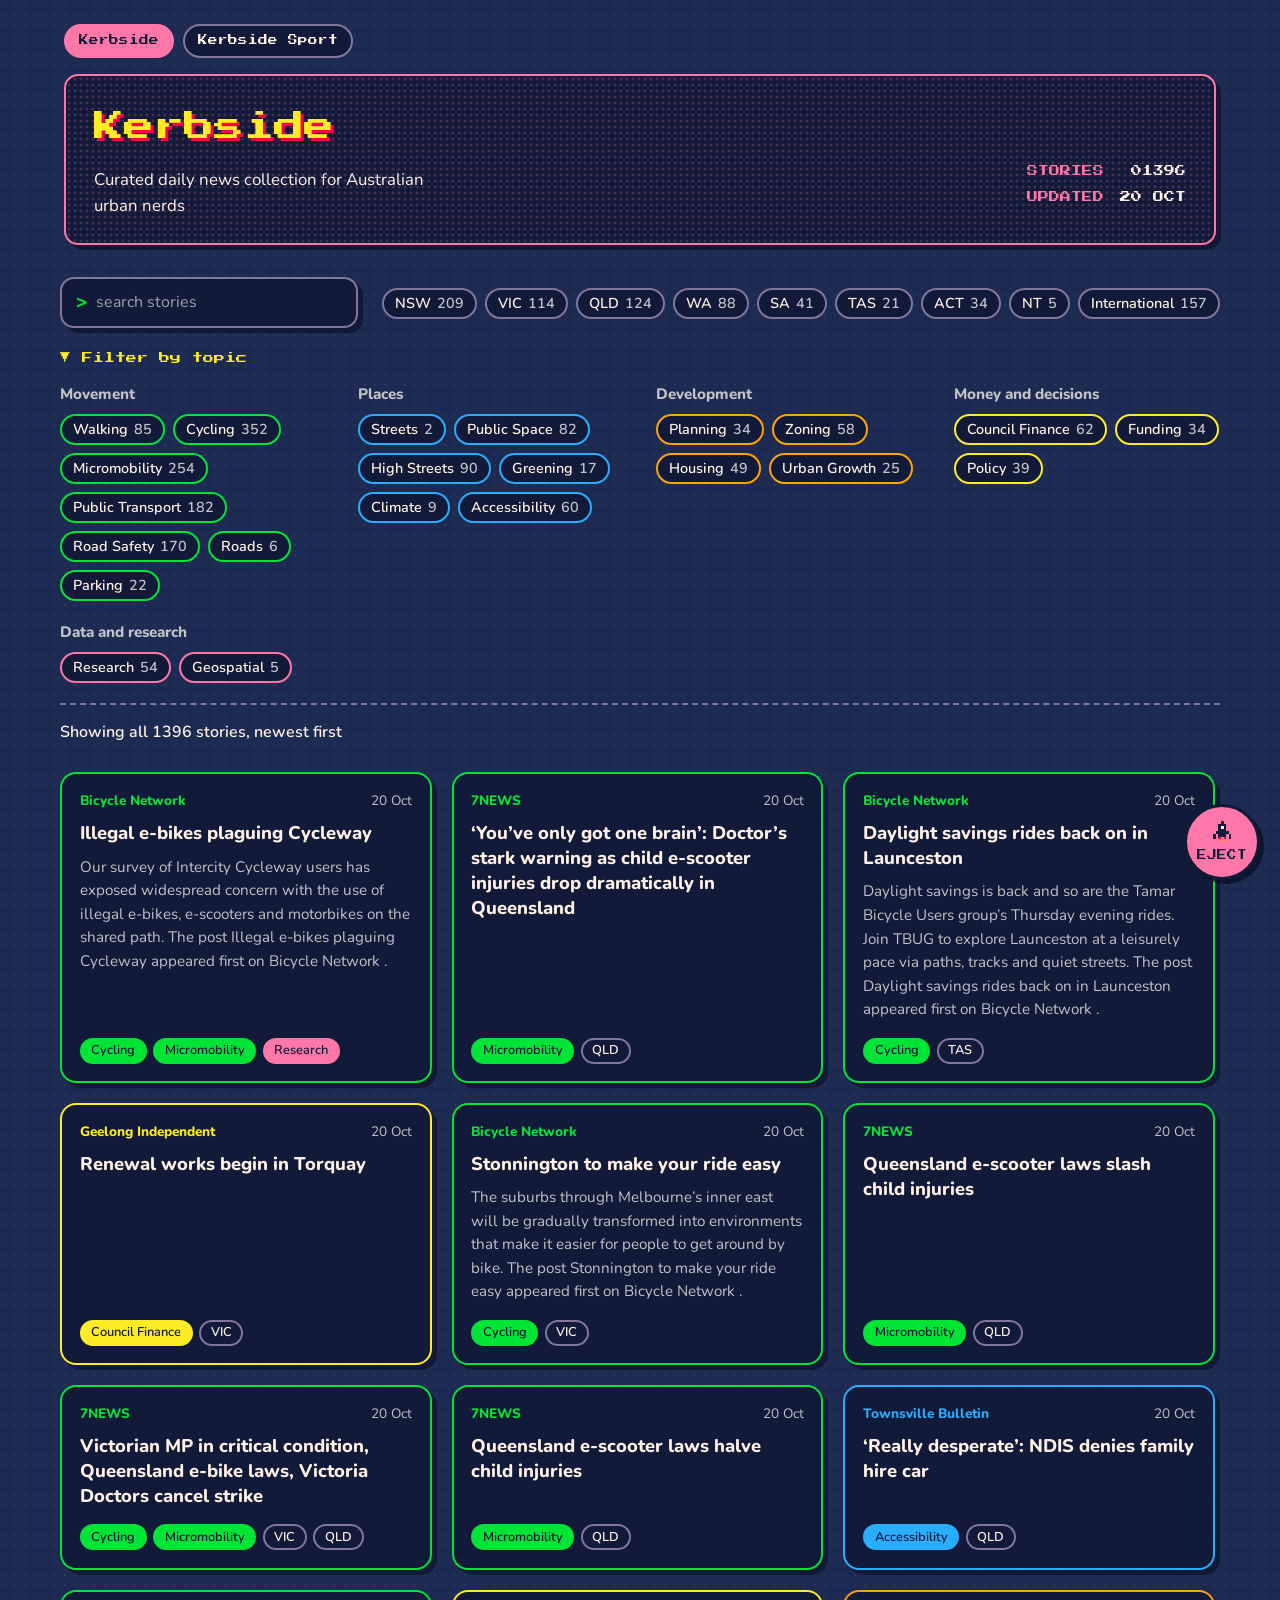
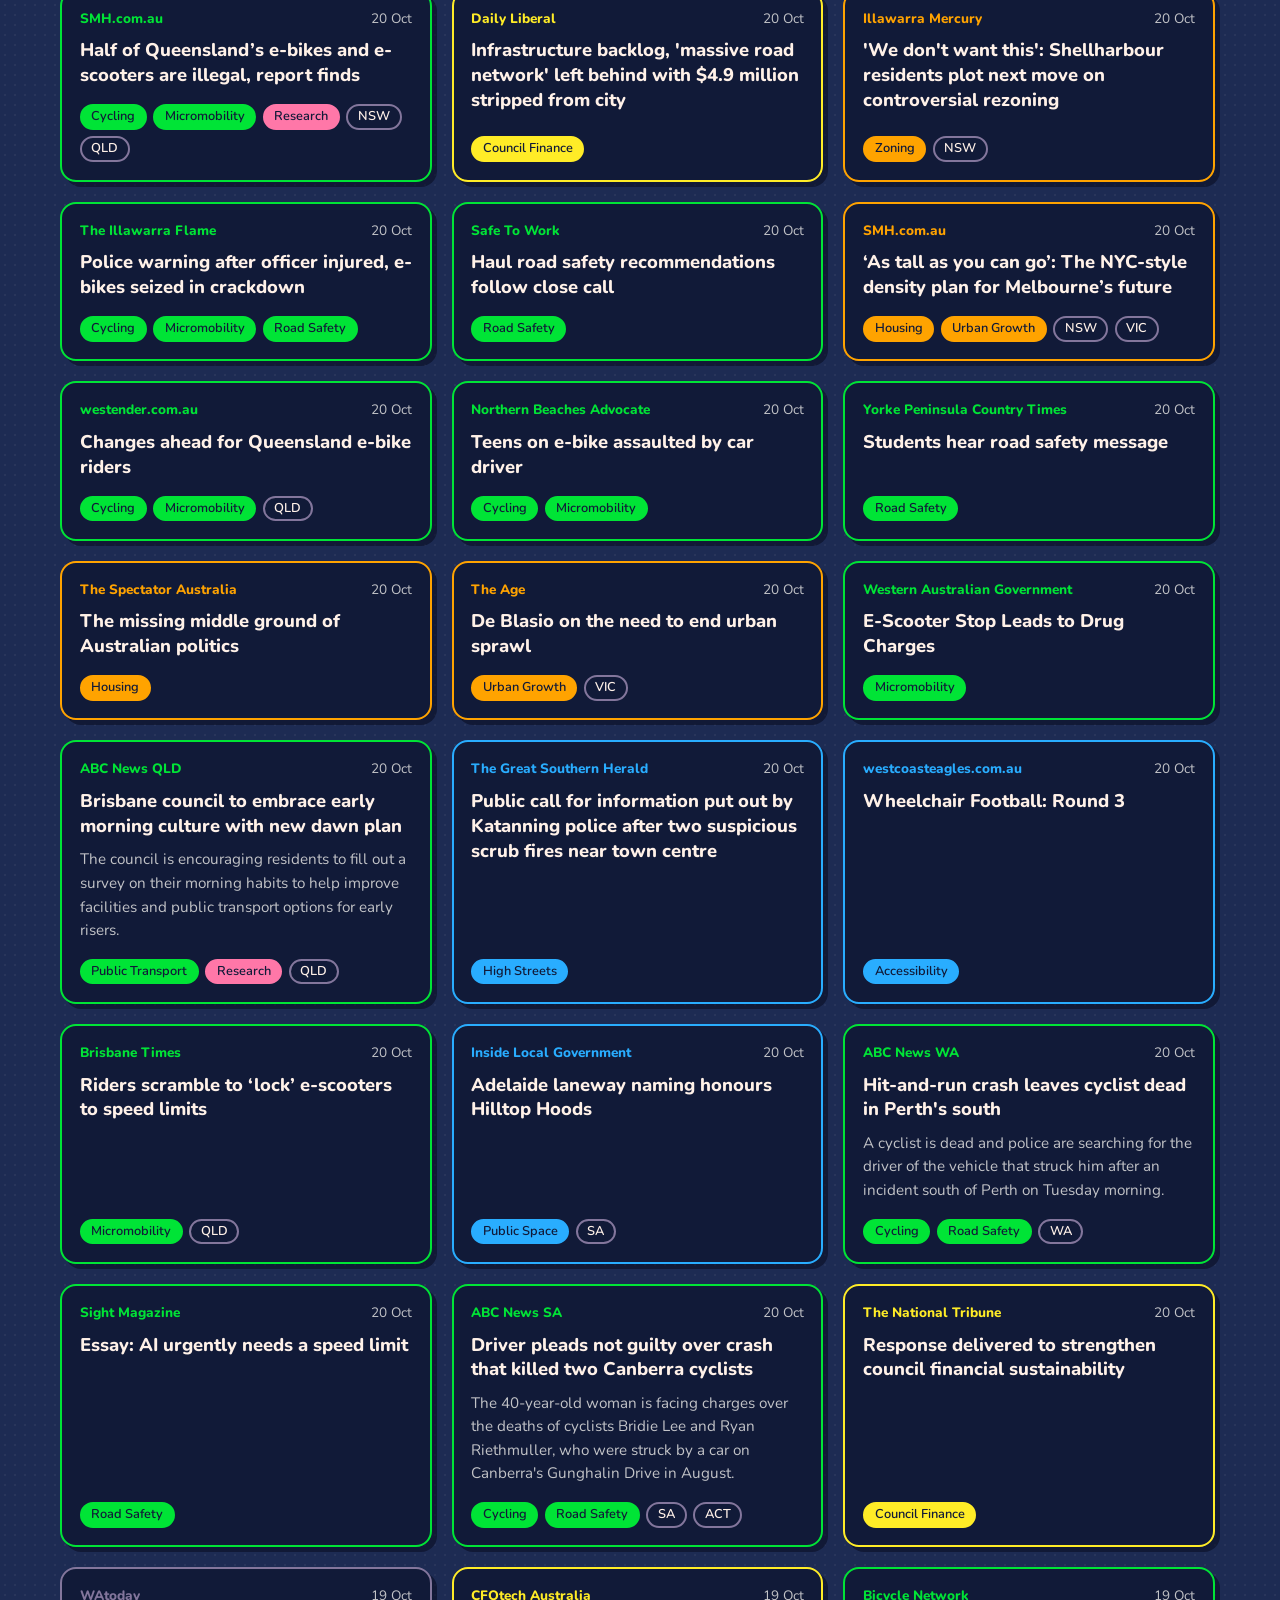
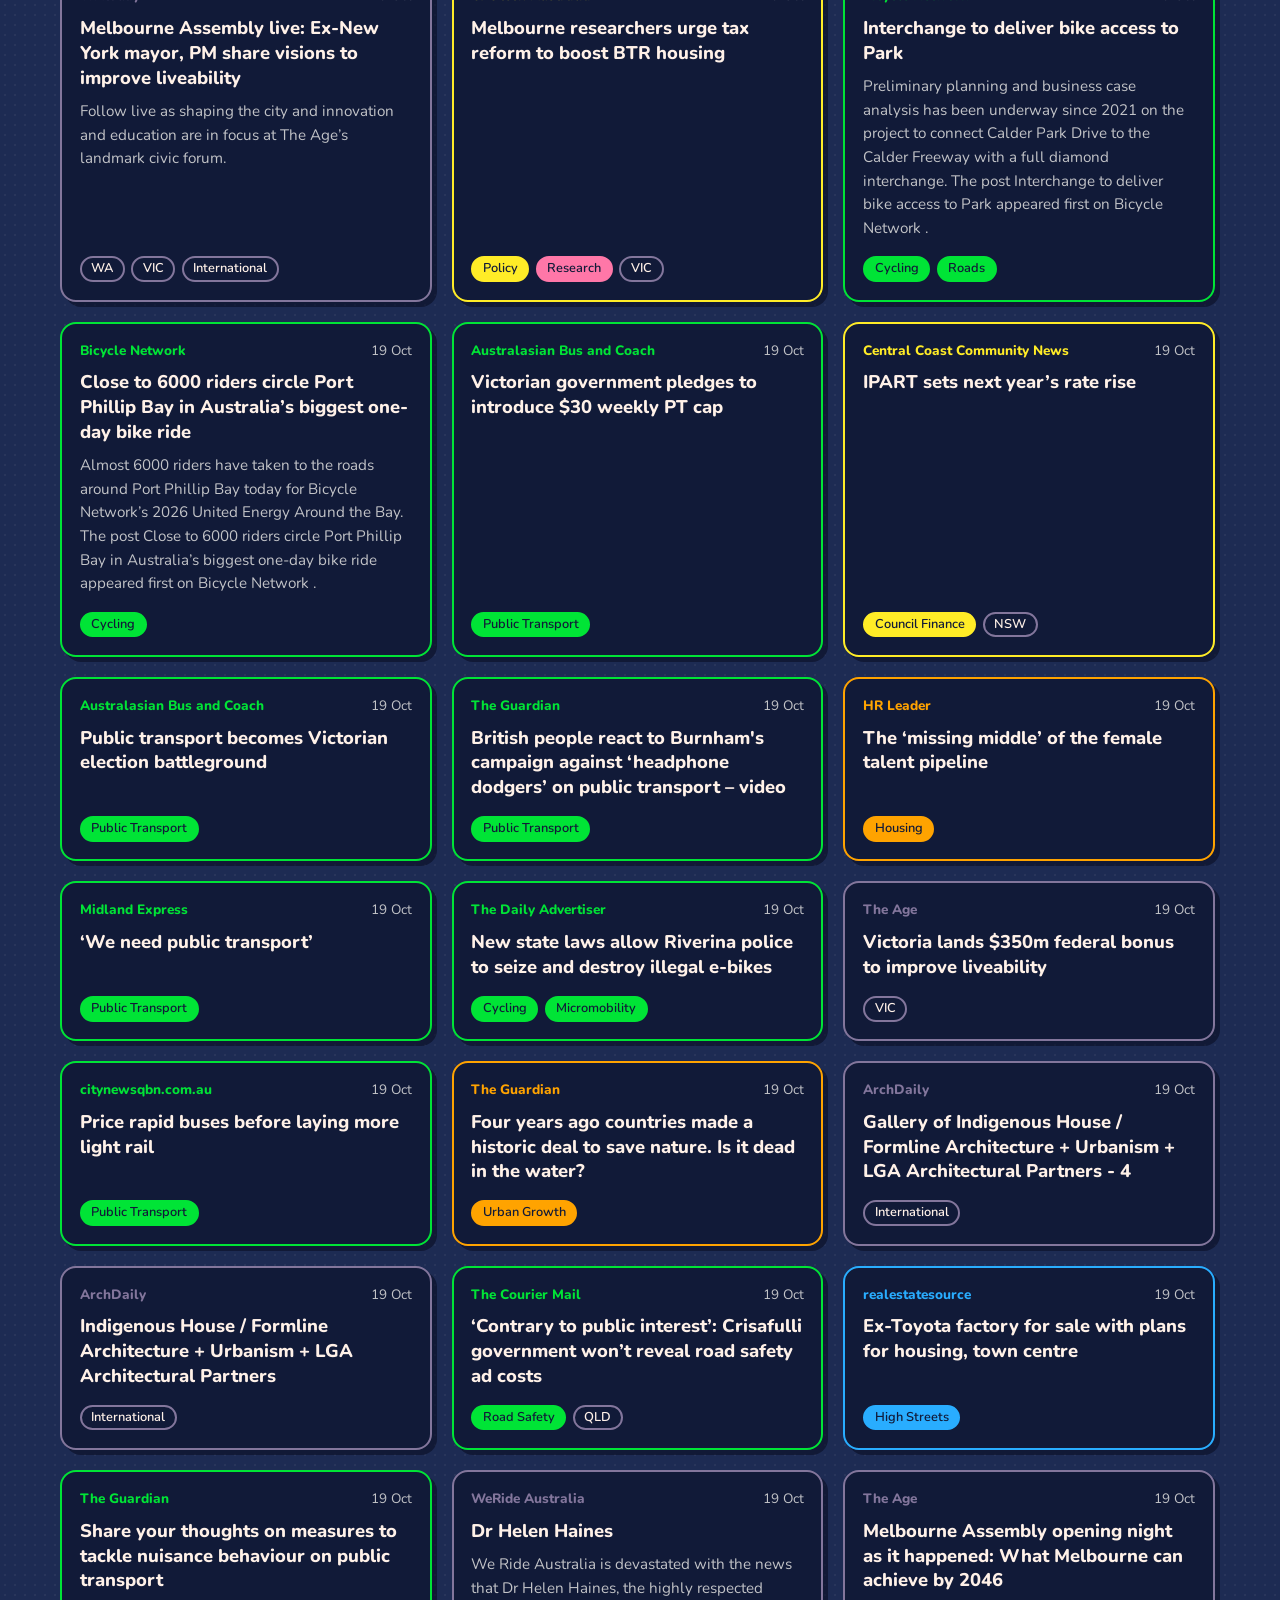
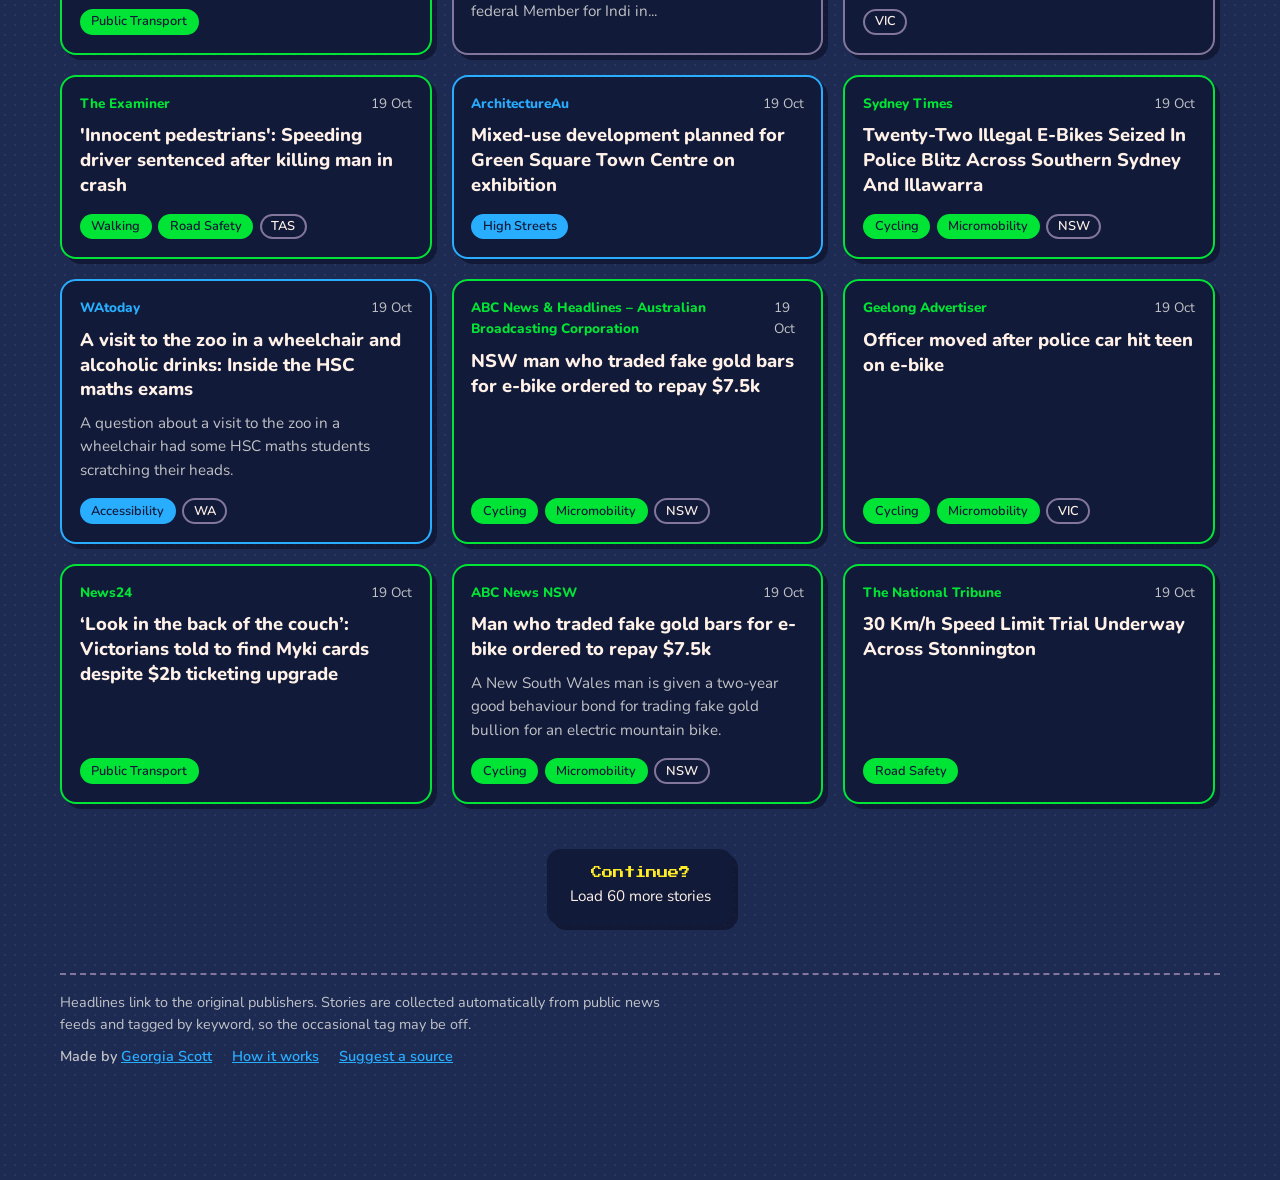
==== commit a8c3086a: "Add Kerbside Sport page, shared styles and sport updates" ====
--- a/docs/index.html
+++ b/docs/index.html
@@ -19,574 +19,15 @@
       href="https://fonts.googleapis.com/css2?family=Press+Start+2P&family=Nunito:wght@400;600;800&display=swap"
       rel="stylesheet"
     />
-    <style>
-      :root {
-        /* 8-bit console palette */
-        --night: #1d2b53;
-        --panel: #111a38;
-        --ink: #fff1e8;
-        --muted: #c2c3c7;
-        --line: #83769c;
-        --green: #00e436; /* Movement */
-        --blue: #29adff; /* Places */
-        --orange: #ffa300; /* Development */
-        --yellow: #ffec27; /* Money and decisions */
-        --pink: #ff77a8; /* Data and research */
-        --red: #ff004d;
+    <link rel="stylesheet" href="kerbside.css" />
+  </head>
+  <body data-feed="stories.json">
+    <div class="wrap">
+      <nav class="editions" aria-label="Kerbside pages">
+        <a href="./" aria-current="page">Kerbside</a>
+        <a href="sport.html">Kerbside Sport</a>
+      </nav>
 
-        --pixel: "Press Start 2P", "Courier New", monospace;
-        --sans: "Nunito", ui-rounded, "Segoe UI", system-ui, sans-serif;
-        --px: 4px;
-      }
-
-      * {
-        box-sizing: border-box;
-      }
-      [hidden] {
-        display: none !important;
-      }
-
-      html {
-        background: var(--night);
-      }
-      body {
-        margin: 0;
-        color: var(--ink);
-        font-family: var(--sans);
-        font-size: 1rem;
-        line-height: 1.55;
-        background: radial-gradient(
-              circle,
-              rgba(255, 241, 232, 0.05) 1px,
-              transparent 1.6px
-            )
-            0 0 / 10px 10px,
-          var(--night);
-      }
-
-      .wrap {
-        max-width: 1200px;
-        margin: 0 auto;
-        padding: 1.5rem 1.25rem 2rem;
-      }
-
-      /* Soft edges with a flat drop shadow */
-      .pixel-box {
-        --c: var(--line);
-        border: 2px solid var(--c);
-        border-radius: 14px;
-        box-shadow: 5px 5px 0 0 rgba(8, 12, 32, 0.55);
-      }
-
-      :focus-visible {
-        outline: 3px solid var(--yellow);
-        outline-offset: 3px;
-      }
-
-      /* ---------- Header: arcade marquee ---------- */
-      .marquee {
-        --c: var(--pink);
-        background: radial-gradient(
-              circle,
-              rgba(255, 119, 168, 0.22) 1.2px,
-              transparent 1.8px
-            )
-            0 0 / 6px 6px,
-          var(--panel);
-        padding: 1.75rem 1.75rem 1.5rem;
-        margin: var(--px) var(--px) 2rem;
-        display: flex;
-        flex-wrap: wrap;
-        align-items: flex-end;
-        justify-content: space-between;
-        gap: 1.25rem 2rem;
-      }
-      .marquee h1 {
-        margin: 0;
-        font-family: var(--pixel);
-        font-weight: 400;
-        font-size: clamp(1.05rem, 2.6vw, 1.9rem);
-        line-height: 1.55;
-        color: var(--yellow);
-        text-shadow: 3px 3px 0 var(--red);
-        max-width: 18ch;
-      }
-      .marquee p {
-        margin: 1rem 0 0;
-        font-size: 1.05rem;
-        color: var(--ink);
-        max-width: 36ch;
-      }
-      .scoreboard {
-        display: grid;
-        grid-template-columns: auto auto;
-        gap: 0.35rem 1rem;
-        font-family: var(--pixel);
-        font-size: 0.68rem;
-        line-height: 1.9;
-        align-items: baseline;
-      }
-      .scoreboard dt {
-        color: var(--pink);
-      }
-      .scoreboard dd {
-        margin: 0;
-        color: var(--ink);
-        text-align: right;
-        font-variant-numeric: tabular-nums;
-      }
-
-      /* One glitch burst when the page loads (and on hover) */
-      .glitch {
-        position: relative;
-      }
-      .glitch::before,
-      .glitch::after {
-        content: attr(data-text);
-        position: absolute;
-        inset: 0;
-        opacity: 0;
-        pointer-events: none;
-        text-shadow: none;
-      }
-      .glitch::before {
-        color: var(--blue);
-      }
-      .glitch::after {
-        color: var(--green);
-      }
-      @media (prefers-reduced-motion: no-preference) {
-        .glitch:hover::before {
-          animation: glitch-a 0.5s steps(1) 1;
-        }
-        .glitch:hover::after {
-          animation: glitch-b 0.5s steps(1) 1;
-        }
-      }
-      @keyframes glitch-a {
-        0% {
-          opacity: 1;
-          transform: translate(-6px, 0);
-          clip-path: inset(0 0 70% 0);
-        }
-        20% {
-          opacity: 1;
-          transform: translate(5px, 0);
-          clip-path: inset(40% 0 35% 0);
-        }
-        40% {
-          opacity: 1;
-          transform: translate(-3px, 0);
-          clip-path: inset(75% 0 5% 0);
-        }
-        60% {
-          opacity: 1;
-          transform: translate(8px, 0);
-          clip-path: inset(10% 0 60% 0);
-        }
-        80% {
-          opacity: 1;
-          transform: translate(-2px, 0);
-          clip-path: inset(55% 0 20% 0);
-        }
-        100% {
-          opacity: 0;
-        }
-      }
-      @keyframes glitch-b {
-        0% {
-          opacity: 1;
-          transform: translate(6px, 0);
-          clip-path: inset(60% 0 10% 0);
-        }
-        25% {
-          opacity: 1;
-          transform: translate(-7px, 0);
-          clip-path: inset(15% 0 65% 0);
-        }
-        50% {
-          opacity: 1;
-          transform: translate(3px, 0);
-          clip-path: inset(45% 0 30% 0);
-        }
-        75% {
-          opacity: 1;
-          transform: translate(-5px, 0);
-          clip-path: inset(0 0 80% 0);
-        }
-        100% {
-          opacity: 0;
-        }
-      }
-
-      /* ---------- Controls ---------- */
-      .controls {
-        display: grid;
-        gap: 1.25rem;
-        margin-bottom: 1.75rem;
-      }
-      .search-row {
-        display: flex;
-        flex-wrap: wrap;
-        gap: 1rem 1.5rem;
-        align-items: center;
-      }
-      .prompt {
-        flex: 1 1 280px;
-        display: flex;
-        align-items: center;
-        gap: 0.5rem;
-        background: var(--panel);
-        padding: 0.5rem 0.9rem;
-        margin: 0 0 2px;
-      }
-      .prompt::before {
-        content: ">";
-        color: var(--green);
-        font-weight: 800;
-        font-size: 1.2rem;
-      }
-      .search {
-        flex: 1;
-        min-width: 0;
-        font: inherit;
-        font-size: 1rem;
-        color: var(--ink);
-        background: transparent;
-        border: 0;
-        padding: 0.2rem 0;
-        caret-color: var(--green);
-      }
-      .search::placeholder {
-        color: var(--muted);
-        opacity: 0.8;
-      }
-      .search:focus-visible {
-        outline: none;
-      }
-      .prompt:focus-within {
-        --c: var(--green);
-      }
-
-      .topics summary {
-        font-family: var(--pixel);
-        font-size: 0.68rem;
-        color: var(--yellow);
-        cursor: pointer;
-        width: fit-content;
-        margin-bottom: 1rem;
-        list-style: none;
-      }
-      .topics summary::-webkit-details-marker {
-        display: none;
-      }
-      .topics summary::before {
-        content: "\25B6\00a0";
-      }
-      .topics[open] summary::before {
-        content: "\25BC\00a0";
-      }
-
-      .groups {
-        display: grid;
-        grid-template-columns: repeat(auto-fit, minmax(260px, 1fr));
-        gap: 1.25rem 2rem;
-      }
-      fieldset {
-        border: 0;
-        margin: 0;
-        padding: 0;
-        min-width: 0;
-      }
-      legend {
-        font-weight: 800;
-        font-size: 0.95rem;
-        margin-bottom: 0.5rem;
-        padding: 0;
-        color: var(--muted);
-      }
-      .chips {
-        display: flex;
-        flex-wrap: wrap;
-        gap: 0.5rem;
-      }
-
-      .chip {
-        --c: var(--line);
-        font: inherit;
-        font-weight: 600;
-        font-size: 0.9rem;
-        line-height: 1.2;
-        padding: 0.3rem 0.7rem;
-        border: 2px solid var(--c);
-        border-radius: 999px;
-        background: var(--panel);
-        color: var(--ink);
-        cursor: pointer;
-      }
-      .chip .count {
-        color: var(--muted);
-        margin-left: 0.35rem;
-      }
-      .chip[aria-pressed="true"] {
-        background: var(--c);
-        color: var(--panel);
-      }
-      .chip[aria-pressed="true"] .count {
-        color: inherit;
-      }
-      .chip:not(:disabled):hover {
-        background: color-mix(in srgb, var(--c) 25%, var(--panel));
-      }
-      .chip[aria-pressed="true"]:hover {
-        background: var(--c);
-      }
-      .chip:disabled {
-        opacity: 0.35;
-        cursor: default;
-      }
-
-      .g0 {
-        --c: var(--green);
-      }
-      .g1 {
-        --c: var(--blue);
-      }
-      .g2 {
-        --c: var(--orange);
-      }
-      .g3 {
-        --c: var(--yellow);
-      }
-      .g4 {
-        --c: var(--pink);
-      }
-
-      .status {
-        display: flex;
-        flex-wrap: wrap;
-        gap: 0.5rem 1.25rem;
-        align-items: baseline;
-        font-weight: 600;
-        padding-top: 0.9rem;
-        border-top: 2px dashed var(--line);
-      }
-      .link-button {
-        font: inherit;
-        background: none;
-        border: 0;
-        padding: 0;
-        color: var(--yellow);
-        text-decoration: underline;
-        text-underline-offset: 4px;
-        cursor: pointer;
-      }
-
-      /* ---------- Story cards ---------- */
-      .grid {
-        display: grid;
-        grid-template-columns: repeat(auto-fill, minmax(290px, 1fr));
-        gap: 1.25rem;
-        margin: 0;
-        padding: 0 5px 5px 0;
-        list-style: none;
-      }
-      .card {
-        background: var(--panel);
-        padding: 1rem 1.1rem 1.1rem;
-        border-radius: 16px;
-        display: flex;
-        flex-direction: column;
-        gap: 0.6rem;
-      }
-      .card-meta {
-        display: flex;
-        justify-content: space-between;
-        gap: 0.75rem;
-        font-size: 0.85rem;
-        color: var(--muted);
-      }
-      .card-meta .source {
-        color: var(--c);
-        font-weight: 800;
-      }
-      .card h2 {
-        margin: 0;
-        font-weight: 800;
-        font-size: 1.15rem;
-        line-height: 1.35;
-      }
-      .card h2 a {
-        color: var(--ink);
-        text-decoration: none;
-      }
-      .card h2 a:hover {
-        color: var(--yellow);
-        text-decoration: underline;
-        text-underline-offset: 4px;
-      }
-      .snippet {
-        margin: 0;
-        color: var(--muted);
-        font-size: 0.95rem;
-      }
-      .card-tags {
-        margin-top: auto;
-        padding-top: 0.4rem;
-        display: flex;
-        flex-wrap: wrap;
-        gap: 0.4rem;
-      }
-      .card-tags .chip {
-        cursor: default;
-        font-size: 0.8rem;
-        background: var(--c);
-        color: var(--panel);
-        padding: 0.2rem 0.6rem;
-      }
-      .card-tags .region {
-        background: var(--panel);
-        color: var(--ink);
-      }
-
-      .new {
-        display: inline-block;
-        font-weight: 800;
-        font-size: 0.7rem;
-        line-height: 1.2;
-        padding: 0.15rem 0.5rem;
-        margin-right: 0.45rem;
-        vertical-align: 0.15rem;
-        border-radius: 999px;
-        background: var(--red);
-        color: var(--ink);
-      }
-
-      .more {
-        --c: var(--yellow);
-        display: block;
-        margin: 2.5rem auto 0;
-        font-family: var(--pixel);
-        font-size: 0.7rem;
-        line-height: 1.8;
-        padding: 0.9rem 1.4rem;
-        border: 0;
-        background: var(--panel);
-        color: var(--yellow);
-        cursor: pointer;
-        text-align: center;
-      }
-      .more small {
-        display: block;
-        font-family: var(--sans);
-        font-size: 0.95rem;
-        color: var(--ink);
-      }
-      .more:hover {
-        background: var(--yellow);
-        color: var(--panel);
-      }
-      .more:hover small {
-        color: var(--panel);
-      }
-
-      .message {
-        --c: var(--red);
-        background: var(--panel);
-        padding: 1.5rem;
-        margin: 0 5px 5px 0;
-      }
-      .message code {
-        font-family: inherit;
-        color: var(--green);
-      }
-
-      footer {
-        margin-top: 3rem;
-        padding-top: 1rem;
-        border-top: 2px dashed var(--line);
-        color: var(--muted);
-        font-size: 0.9rem;
-      }
-      footer p {
-        margin: 0 0 0.6rem;
-        max-width: 70ch;
-      }
-      footer a {
-        color: var(--blue);
-      }
-      footer a:hover {
-        color: var(--yellow);
-      }
-      .credits {
-        display: flex;
-        flex-wrap: wrap;
-        gap: 0.4rem 1.25rem;
-        font-weight: 600;
-      }
-
-      .visually-hidden {
-        position: absolute;
-        width: 1px;
-        height: 1px;
-        overflow: hidden;
-        clip: rect(0 0 0 0);
-        white-space: nowrap;
-      }
-
-      /* ---------- Eject: a break from the news ---------- */
-      .eject {
-        position: fixed;
-        right: 1.25rem;
-        bottom: 1.25rem;
-        z-index: 10;
-        width: 4.75rem;
-        height: 4.75rem;
-        display: flex;
-        flex-direction: column;
-        align-items: center;
-        justify-content: center;
-        gap: 0.4rem;
-        border: 3px solid var(--panel);
-        border-radius: 50%;
-        background: var(--pink);
-        color: var(--panel);
-        font-family: var(--pixel);
-        font-size: 0.6rem;
-        text-decoration: none;
-        box-shadow: 4px 4px 0 0 rgba(8, 12, 32, 0.7);
-      }
-      .eject:hover {
-        background: var(--yellow);
-      }
-      .eject svg {
-        width: 1.3rem;
-        height: 1.3rem;
-      }
-      /* Room at the bottom so the button never hides the footer */
-      .wrap {
-        padding-bottom: 7rem;
-      }
-
-      @media (max-width: 600px) {
-        .eject {
-          right: 1rem;
-          bottom: 1rem;
-          width: 4rem;
-          height: 4rem;
-          font-size: 0.55rem;
-        }
-        .marquee {
-          padding: 1.25rem;
-        }
-        .scoreboard dd {
-          text-align: left;
-        }
-      }
-    </style>
-  </head>
-  <body>
-    <div class="wrap">
       <header class="marquee pixel-box">
         <div>
           <h1 id="site-title" class="glitch" data-text="Kerbside">Kerbside</h1>
@@ -676,282 +117,6 @@
       EJECT
       <span class="visually-hidden">: take a break in the Escape Pod</span>
     </a>
-    <script>
-      const PAGE_SIZE = 60;
-      const NEW_HOURS = 48;
-
-      const state = {
-        tags: new Set(),
-        regions: new Set(),
-        query: "",
-        shown: PAGE_SIZE,
-      };
-      let data = null;
-      let tagGroup = {}; // tag name -> group index (for colours)
-
-      const $ = (id) => document.getElementById(id);
-
-      function el(tag, attrs = {}, text) {
-        const node = document.createElement(tag);
-        for (const [key, value] of Object.entries(attrs))
-          node.setAttribute(key, value);
-        if (text !== undefined) node.textContent = text;
-        return node;
-      }
-
-      function formatDate(iso) {
-        if (!iso) return "";
-        const date = new Date(iso);
-        const opts = { day: "numeric", month: "short" };
-        if (date.getFullYear() !== new Date().getFullYear())
-          opts.year = "numeric";
-        return date.toLocaleDateString("en-AU", opts);
-      }
-
-      function isNew(iso) {
-        return (
-          iso && Date.now() - new Date(iso).getTime() < NEW_HOURS * 3600 * 1000
-        );
-      }
-
-      function safeLink(url) {
-        return /^https?:\/\//i.test(url) ? url : "#";
-      }
-
-      /* ---------- Filtering ---------- */
-
-      function matches(story, skip) {
-        if (
-          skip !== "tags" &&
-          state.tags.size &&
-          !story.tags.some((t) => state.tags.has(t))
-        )
-          return false;
-        if (
-          skip !== "regions" &&
-          state.regions.size &&
-          !story.regions.some((r) => state.regions.has(r))
-        )
-          return false;
-        if (state.query) {
-          const text =
-            `${story.title} ${story.summary} ${story.source}`.toLowerCase();
-          if (!text.includes(state.query)) return false;
-        }
-        return true;
-      }
-
-      /* ---------- Building the filter chips ---------- */
-
-      function makeChip(label, set, extraClass) {
-        const chip = el("button", {
-          type: "button",
-          class: `chip ${extraClass}`,
-          "aria-pressed": "false",
-        });
-        chip.dataset.value = label;
-        chip.append(label, el("span", { class: "count" }));
-        chip.addEventListener("click", () => {
-          set.has(label) ? set.delete(label) : set.add(label);
-          state.shown = PAGE_SIZE;
-          render();
-        });
-        return chip;
-      }
-
-      function buildFilters() {
-        data.groups.forEach((group, i) => {
-          const fieldset = el("fieldset");
-          fieldset.append(el("legend", {}, group.name));
-          const chips = el("div", { class: "chips" });
-          group.tags.forEach((tag) => {
-            tagGroup[tag] = i;
-            chips.append(makeChip(tag, state.tags, `g${i} tag-chip`));
-          });
-          fieldset.append(chips);
-          $("groups").append(fieldset);
-        });
-        data.regions.forEach((region) =>
-          $("regions").append(makeChip(region, state.regions, "region-chip"))
-        );
-      }
-
-      // Counts show how many stories each chip would add, given the other filters
-      function updateChips() {
-        const tagCounts = {},
-          regionCounts = {};
-        for (const story of data.stories) {
-          if (matches(story, "tags"))
-            story.tags.forEach((t) => (tagCounts[t] = (tagCounts[t] || 0) + 1));
-          if (matches(story, "regions"))
-            story.regions.forEach(
-              (r) => (regionCounts[r] = (regionCounts[r] || 0) + 1)
-            );
-        }
-        document.querySelectorAll(".tag-chip").forEach((chip) => {
-          const value = chip.dataset.value,
-            count = tagCounts[value] || 0;
-          chip.setAttribute("aria-pressed", state.tags.has(value));
-          chip.querySelector(".count").textContent = count;
-          chip.disabled = count === 0 && !state.tags.has(value);
-        });
-        document.querySelectorAll(".region-chip").forEach((chip) => {
-          const value = chip.dataset.value,
-            count = regionCounts[value] || 0;
-          chip.setAttribute("aria-pressed", state.regions.has(value));
-          chip.querySelector(".count").textContent = count;
-          chip.disabled = count === 0 && !state.regions.has(value);
-        });
-      }
-
-      /* ---------- Story cards ---------- */
-
-      function makeCard(story) {
-        const card = el("li", { class: "card pixel-box" });
-        const firstGroup = story.tags
-          .map((t) => tagGroup[t])
-          .find((g) => g !== undefined);
-        if (firstGroup !== undefined) card.classList.add(`g${firstGroup}`);
-
-        const meta = el("div", { class: "card-meta" });
-        meta.append(el("span", { class: "source" }, story.source));
-        if (story.published)
-          meta.append(
-            el(
-              "time",
-              { datetime: story.published },
-              formatDate(story.published)
-            )
-          );
-        card.append(meta);
-
-        const heading = el("h2");
-        if (isNew(story.published)) {
-          heading.append(
-            el(
-              "span",
-              { class: "new", title: "Published in the last 2 days" },
-              "NEW"
-            )
-          );
-        }
-        heading.append(
-          el(
-            "a",
-            { href: safeLink(story.link), target: "_blank", rel: "noopener" },
-            story.title
-          )
-        );
-        card.append(heading);
-
-        if (story.summary)
-          card.append(el("p", { class: "snippet" }, story.summary));
-
-        const tags = el("div", { class: "card-tags" });
-        story.tags.forEach((t) =>
-          tags.append(el("span", { class: `chip g${tagGroup[t] ?? ""}` }, t))
-        );
-        story.regions.forEach((r) =>
-          tags.append(el("span", { class: "chip region" }, r))
-        );
-        if (tags.childElementCount) card.append(tags);
-
-        return card;
-      }
-
-      /* ---------- Page update ---------- */
-
-      function render() {
-        const results = data.stories.filter((s) => matches(s));
-        const list = $("stories");
-        list.replaceChildren(...results.slice(0, state.shown).map(makeCard));
-
-        const filtered = state.tags.size || state.regions.size || state.query;
-        $("result-count").textContent = filtered
-          ? `${results.length} of ${data.stories.length} stories match`
-          : `Showing all ${data.stories.length} stories, newest first`;
-        $("clear").hidden = !filtered;
-        $("empty").hidden = results.length > 0;
-        const remaining = results.length - state.shown;
-        $("more").hidden = remaining <= 0;
-        if (remaining > 0) {
-          $("more").querySelector("small").textContent = `Load ${Math.min(
-            remaining,
-            PAGE_SIZE
-          )} more stories`;
-        }
-        updateChips();
-      }
-
-      function clearFilters() {
-        state.tags.clear();
-        state.regions.clear();
-        state.query = "";
-        state.shown = PAGE_SIZE;
-        $("search").value = "";
-        render();
-      }
-
-      function init(json) {
-        data = json;
-        // Newest first; undated stories last
-        data.stories.sort((a, b) =>
-          (b.published || "").localeCompare(a.published || "")
-        );
-
-        $("site-title").textContent = data.title;
-        document.title = data.title;
-
-        $("site-title").dataset.text = data.title;
-        const stats = $("stats");
-        stats.append(
-          el("dt", {}, "STORIES"),
-          el("dd", {}, String(data.stories.length).padStart(5, "0")),
-          el("dt", {}, "UPDATED"),
-          el("dd", {}, formatDate(data.updated).toUpperCase())
-        );
-
-        buildFilters();
-        // Topic filters start open on wider screens, closed on phones
-        $("topics").open = window.matchMedia("(min-width: 700px)").matches;
-
-        let timer;
-        $("search").addEventListener("input", (e) => {
-          clearTimeout(timer);
-          timer = setTimeout(() => {
-            state.query = e.target.value.trim().toLowerCase();
-            state.shown = PAGE_SIZE;
-            render();
-          }, 150);
-        });
-        $("clear").addEventListener("click", clearFilters);
-        $("empty-clear").addEventListener("click", clearFilters);
-        $("more").addEventListener("click", () => {
-          state.shown += PAGE_SIZE;
-          render();
-        });
-
-        render();
-      }
-
-      fetch("stories.json", { cache: "no-cache" })
-        .then((response) => {
-          if (!response.ok)
-            throw new Error(`stories.json returned ${response.status}`);
-          return response.json();
-        })
-        .then(init)
-        .catch((error) => {
-          const box = $("empty");
-          box.hidden = false;
-          box.replaceChildren(
-            "Stories could not be loaded (",
-            error.message,
-            "). If you opened this file directly, start a local server with ",
-            el("code", {}, "python -m http.server --directory docs"),
-            " and open http://localhost:8000."
-          );
-        });
-    </script>
+    <script src="kerbside.js"></script>
   </body>
 </html>
--- a/docs/kerbside.css
+++ b/docs/kerbside.css
@@ -0,0 +1,621 @@
+/* Kerbside: shared styles for the news pages (index.html and sport.html) */
+
+:root {
+  /* 8-bit console palette */
+  --night: #1d2b53;
+  --panel: #111a38;
+  --ink: #fff1e8;
+  --muted: #c2c3c7;
+  --line: #83769c;
+  --green: #00e436; /* Movement */
+  --blue: #29adff; /* Places */
+  --orange: #ffa300; /* Development */
+  --yellow: #ffec27; /* Money and decisions */
+  --pink: #ff77a8; /* Data and research */
+  --red: #ff004d;
+
+  /* Page accent: pink on Kerbside, green on Kerbside Sport */
+  --accent: var(--pink);
+  --accent-dots: rgba(255, 119, 168, 0.22);
+  --page: var(--night); /* page background */
+
+  --pixel: "Press Start 2P", "Courier New", monospace;
+  --sans: "Nunito", ui-rounded, "Segoe UI", system-ui, sans-serif;
+  --px: 4px;
+}
+
+* {
+  box-sizing: border-box;
+}
+[hidden] {
+  display: none !important;
+}
+
+html {
+  background: var(--page);
+}
+body {
+  margin: 0;
+  color: var(--ink);
+  font-family: var(--sans);
+  font-size: 1rem;
+  line-height: 1.55;
+  background: radial-gradient(
+        circle,
+        rgba(255, 241, 232, 0.05) 1px,
+        transparent 1.6px
+      )
+      0 0 / 10px 10px,
+    var(--page);
+}
+
+.wrap {
+  max-width: 1200px;
+  margin: 0 auto;
+  padding: 1.5rem 1.25rem 2rem;
+}
+
+/* Soft edges with a flat drop shadow */
+.pixel-box {
+  --c: var(--line);
+  border: 2px solid var(--c);
+  border-radius: 14px;
+  box-shadow: 5px 5px 0 0 rgba(8, 12, 32, 0.55);
+}
+
+:focus-visible {
+  outline: 3px solid var(--yellow);
+  outline-offset: 3px;
+}
+
+/* ---------- Links between the pages ---------- */
+.editions {
+  display: flex;
+  flex-wrap: wrap;
+  gap: 0.6rem;
+  margin: 0 var(--px) 1rem;
+}
+.editions a {
+  font-family: var(--pixel);
+  font-size: 0.6rem;
+  line-height: 1.6;
+  padding: 0.45rem 0.8rem;
+  border: 2px solid var(--line);
+  border-radius: 999px;
+  background: var(--panel);
+  color: var(--ink);
+  text-decoration: none;
+}
+.editions a:hover {
+  border-color: var(--accent);
+}
+.editions a[aria-current="page"] {
+  background: var(--accent);
+  border-color: var(--accent);
+  color: var(--panel);
+}
+
+/* ---------- Header: arcade marquee ---------- */
+.marquee {
+  --c: var(--accent);
+  background: radial-gradient(
+        circle,
+        var(--accent-dots) 1.2px,
+        transparent 1.8px
+      )
+      0 0 / 6px 6px,
+    var(--panel);
+  padding: 1.75rem 1.75rem 1.5rem;
+  margin: var(--px) var(--px) 2rem;
+  display: flex;
+  flex-wrap: wrap;
+  align-items: flex-end;
+  justify-content: space-between;
+  gap: 1.25rem 2rem;
+}
+.marquee h1 {
+  margin: 0;
+  font-family: var(--pixel);
+  font-weight: 400;
+  font-size: clamp(1.05rem, 2.6vw, 1.9rem);
+  line-height: 1.55;
+  color: var(--yellow);
+  text-shadow: 3px 3px 0 var(--red);
+  max-width: 18ch;
+}
+.marquee p {
+  margin: 1rem 0 0;
+  font-size: 1.05rem;
+  color: var(--ink);
+  max-width: 36ch;
+}
+.scoreboard {
+  display: grid;
+  grid-template-columns: auto auto;
+  gap: 0.35rem 1rem;
+  font-family: var(--pixel);
+  font-size: 0.68rem;
+  line-height: 1.9;
+  align-items: baseline;
+}
+.scoreboard dt {
+  color: var(--accent);
+}
+.scoreboard dd {
+  margin: 0;
+  color: var(--ink);
+  text-align: right;
+  font-variant-numeric: tabular-nums;
+}
+
+/* One glitch burst when the page loads (and on hover) */
+.glitch {
+  position: relative;
+}
+.glitch::before,
+.glitch::after {
+  content: attr(data-text);
+  position: absolute;
+  inset: 0;
+  opacity: 0;
+  pointer-events: none;
+  text-shadow: none;
+}
+.glitch::before {
+  color: var(--blue);
+}
+.glitch::after {
+  color: var(--green);
+}
+@media (prefers-reduced-motion: no-preference) {
+  .glitch:hover::before {
+    animation: glitch-a 0.5s steps(1) 1;
+  }
+  .glitch:hover::after {
+    animation: glitch-b 0.5s steps(1) 1;
+  }
+}
+@keyframes glitch-a {
+  0% {
+    opacity: 1;
+    transform: translate(-6px, 0);
+    clip-path: inset(0 0 70% 0);
+  }
+  20% {
+    opacity: 1;
+    transform: translate(5px, 0);
+    clip-path: inset(40% 0 35% 0);
+  }
+  40% {
+    opacity: 1;
+    transform: translate(-3px, 0);
+    clip-path: inset(75% 0 5% 0);
+  }
+  60% {
+    opacity: 1;
+    transform: translate(8px, 0);
+    clip-path: inset(10% 0 60% 0);
+  }
+  80% {
+    opacity: 1;
+    transform: translate(-2px, 0);
+    clip-path: inset(55% 0 20% 0);
+  }
+  100% {
+    opacity: 0;
+  }
+}
+@keyframes glitch-b {
+  0% {
+    opacity: 1;
+    transform: translate(6px, 0);
+    clip-path: inset(60% 0 10% 0);
+  }
+  25% {
+    opacity: 1;
+    transform: translate(-7px, 0);
+    clip-path: inset(15% 0 65% 0);
+  }
+  50% {
+    opacity: 1;
+    transform: translate(3px, 0);
+    clip-path: inset(45% 0 30% 0);
+  }
+  75% {
+    opacity: 1;
+    transform: translate(-5px, 0);
+    clip-path: inset(0 0 80% 0);
+  }
+  100% {
+    opacity: 0;
+  }
+}
+
+/* ---------- Controls ---------- */
+.controls {
+  display: grid;
+  gap: 1.25rem;
+  margin-bottom: 1.75rem;
+}
+.search-row {
+  display: flex;
+  flex-wrap: wrap;
+  gap: 1rem 1.5rem;
+  align-items: center;
+}
+.prompt {
+  flex: 1 1 280px;
+  display: flex;
+  align-items: center;
+  gap: 0.5rem;
+  background: var(--panel);
+  padding: 0.5rem 0.9rem;
+  margin: 0 0 2px;
+}
+.prompt::before {
+  content: ">";
+  color: var(--green);
+  font-weight: 800;
+  font-size: 1.2rem;
+}
+.search {
+  flex: 1;
+  min-width: 0;
+  font: inherit;
+  font-size: 1rem;
+  color: var(--ink);
+  background: transparent;
+  border: 0;
+  padding: 0.2rem 0;
+  caret-color: var(--green);
+}
+.search::placeholder {
+  color: var(--muted);
+  opacity: 0.8;
+}
+.search:focus-visible {
+  outline: none;
+}
+.prompt:focus-within {
+  --c: var(--green);
+}
+
+.topics summary {
+  font-family: var(--pixel);
+  font-size: 0.68rem;
+  color: var(--yellow);
+  cursor: pointer;
+  width: fit-content;
+  margin-bottom: 1rem;
+  list-style: none;
+}
+.topics summary::-webkit-details-marker {
+  display: none;
+}
+.topics summary::before {
+  content: "\25B6\00a0";
+}
+.topics[open] summary::before {
+  content: "\25BC\00a0";
+}
+
+.groups {
+  display: grid;
+  grid-template-columns: repeat(auto-fit, minmax(260px, 1fr));
+  gap: 1.25rem 2rem;
+}
+fieldset {
+  border: 0;
+  margin: 0;
+  padding: 0;
+  min-width: 0;
+}
+legend {
+  font-weight: 800;
+  font-size: 0.95rem;
+  margin-bottom: 0.5rem;
+  padding: 0;
+  color: var(--muted);
+}
+.chips {
+  display: flex;
+  flex-wrap: wrap;
+  gap: 0.5rem;
+}
+
+.chip {
+  --c: var(--line);
+  font: inherit;
+  font-weight: 600;
+  font-size: 0.9rem;
+  line-height: 1.2;
+  padding: 0.3rem 0.7rem;
+  border: 2px solid var(--c);
+  border-radius: 999px;
+  background: var(--panel);
+  color: var(--ink);
+  cursor: pointer;
+}
+.chip .count {
+  color: var(--muted);
+  margin-left: 0.35rem;
+}
+.chip[aria-pressed="true"] {
+  background: var(--c);
+  color: var(--panel);
+}
+.chip[aria-pressed="true"] .count {
+  color: inherit;
+}
+.chip:not(:disabled):hover {
+  background: color-mix(in srgb, var(--c) 25%, var(--panel));
+}
+.chip[aria-pressed="true"]:hover {
+  background: var(--c);
+}
+.chip:disabled {
+  opacity: 0.35;
+  cursor: default;
+}
+
+.g0 {
+  --c: var(--green);
+}
+.g1 {
+  --c: var(--blue);
+}
+.g2 {
+  --c: var(--orange);
+}
+.g3 {
+  --c: var(--yellow);
+}
+.g4 {
+  --c: var(--pink);
+}
+
+.status {
+  display: flex;
+  flex-wrap: wrap;
+  gap: 0.5rem 1.25rem;
+  align-items: baseline;
+  font-weight: 600;
+  padding-top: 0.9rem;
+  border-top: 2px dashed var(--line);
+}
+.link-button {
+  font: inherit;
+  background: none;
+  border: 0;
+  padding: 0;
+  color: var(--yellow);
+  text-decoration: underline;
+  text-underline-offset: 4px;
+  cursor: pointer;
+}
+
+/* ---------- Story cards ---------- */
+.grid {
+  display: grid;
+  grid-template-columns: repeat(auto-fill, minmax(290px, 1fr));
+  gap: 1.25rem;
+  margin: 0;
+  padding: 0 5px 5px 0;
+  list-style: none;
+}
+.card {
+  background: var(--panel);
+  padding: 1rem 1.1rem 1.1rem;
+  border-radius: 16px;
+  display: flex;
+  flex-direction: column;
+  gap: 0.6rem;
+}
+.card-meta {
+  display: flex;
+  justify-content: space-between;
+  gap: 0.75rem;
+  font-size: 0.85rem;
+  color: var(--muted);
+}
+.card-meta .source {
+  color: var(--c);
+  font-weight: 800;
+}
+.card h2 {
+  margin: 0;
+  font-weight: 800;
+  font-size: 1.15rem;
+  line-height: 1.35;
+}
+.card h2 a {
+  color: var(--ink);
+  text-decoration: none;
+}
+.card h2 a:hover {
+  color: var(--yellow);
+  text-decoration: underline;
+  text-underline-offset: 4px;
+}
+.snippet {
+  margin: 0;
+  color: var(--muted);
+  font-size: 0.95rem;
+}
+.card-tags {
+  margin-top: auto;
+  padding-top: 0.4rem;
+  display: flex;
+  flex-wrap: wrap;
+  gap: 0.4rem;
+}
+.card-tags .chip {
+  cursor: default;
+  font-size: 0.8rem;
+  background: var(--c);
+  color: var(--panel);
+  padding: 0.2rem 0.6rem;
+}
+.card-tags .region {
+  background: var(--panel);
+  color: var(--ink);
+}
+
+.new {
+  display: inline-block;
+  font-weight: 800;
+  font-size: 0.7rem;
+  line-height: 1.2;
+  padding: 0.15rem 0.5rem;
+  margin-right: 0.45rem;
+  vertical-align: 0.15rem;
+  border-radius: 999px;
+  background: var(--red);
+  color: var(--ink);
+}
+
+.more {
+  --c: var(--yellow);
+  display: block;
+  margin: 2.5rem auto 0;
+  font-family: var(--pixel);
+  font-size: 0.7rem;
+  line-height: 1.8;
+  padding: 0.9rem 1.4rem;
+  border: 0;
+  background: var(--panel);
+  color: var(--yellow);
+  cursor: pointer;
+  text-align: center;
+}
+.more small {
+  display: block;
+  font-family: var(--sans);
+  font-size: 0.95rem;
+  color: var(--ink);
+}
+.more:hover {
+  background: var(--yellow);
+  color: var(--panel);
+}
+.more:hover small {
+  color: var(--panel);
+}
+
+.message {
+  --c: var(--red);
+  background: var(--panel);
+  padding: 1.5rem;
+  margin: 0 5px 5px 0;
+}
+.message code {
+  font-family: inherit;
+  color: var(--green);
+}
+
+footer {
+  margin-top: 3rem;
+  padding-top: 1rem;
+  border-top: 2px dashed var(--line);
+  color: var(--muted);
+  font-size: 0.9rem;
+}
+footer p {
+  margin: 0 0 0.6rem;
+  max-width: 70ch;
+}
+footer a {
+  color: var(--blue);
+}
+footer a:hover {
+  color: var(--yellow);
+}
+.credits {
+  display: flex;
+  flex-wrap: wrap;
+  gap: 0.4rem 1.25rem;
+  font-weight: 600;
+}
+
+.visually-hidden {
+  position: absolute;
+  width: 1px;
+  height: 1px;
+  overflow: hidden;
+  clip: rect(0 0 0 0);
+  white-space: nowrap;
+}
+
+/* ---------- Eject: a break from the news ---------- */
+.eject {
+  position: fixed;
+  right: 1.25rem;
+  bottom: 1.25rem;
+  z-index: 10;
+  width: 4.75rem;
+  height: 4.75rem;
+  display: flex;
+  flex-direction: column;
+  align-items: center;
+  justify-content: center;
+  gap: 0.4rem;
+  border: 3px solid var(--panel);
+  border-radius: 50%;
+  background: var(--pink);
+  color: var(--panel);
+  font-family: var(--pixel);
+  font-size: 0.6rem;
+  text-decoration: none;
+  box-shadow: 4px 4px 0 0 rgba(8, 12, 32, 0.7);
+}
+.eject:hover {
+  background: var(--yellow);
+}
+.eject svg {
+  width: 1.3rem;
+  height: 1.3rem;
+}
+/* Room at the bottom so the button never hides the footer */
+.wrap {
+  padding-bottom: 7rem;
+}
+
+@media (max-width: 600px) {
+  .eject {
+    right: 1rem;
+    bottom: 1rem;
+    width: 4rem;
+    height: 4rem;
+    font-size: 0.55rem;
+  }
+  .marquee {
+    padding: 1.25rem;
+  }
+  .scoreboard dd {
+    text-align: left;
+  }
+}
+
+/* ---------- Kerbside Sport ---------- */
+/* A green accent and a pitch-green background, so the two pages are easy
+   to tell apart. Text sitting straight on the green uses off-white,
+   because grey and yellow are hard to read on it. */
+.sport {
+  --accent: var(--green);
+  --accent-dots: rgba(0, 228, 54, 0.22);
+  --page: #007a4a; /* pitch green */
+}
+.sport legend,
+.sport .topics summary,
+.sport .link-button,
+.sport footer,
+.sport footer a {
+  color: var(--ink);
+}
+.sport footer a:hover {
+  color: var(--yellow);
+}
+.sport .status,
+.sport footer {
+  border-top-color: rgba(255, 241, 232, 0.45);
+}
